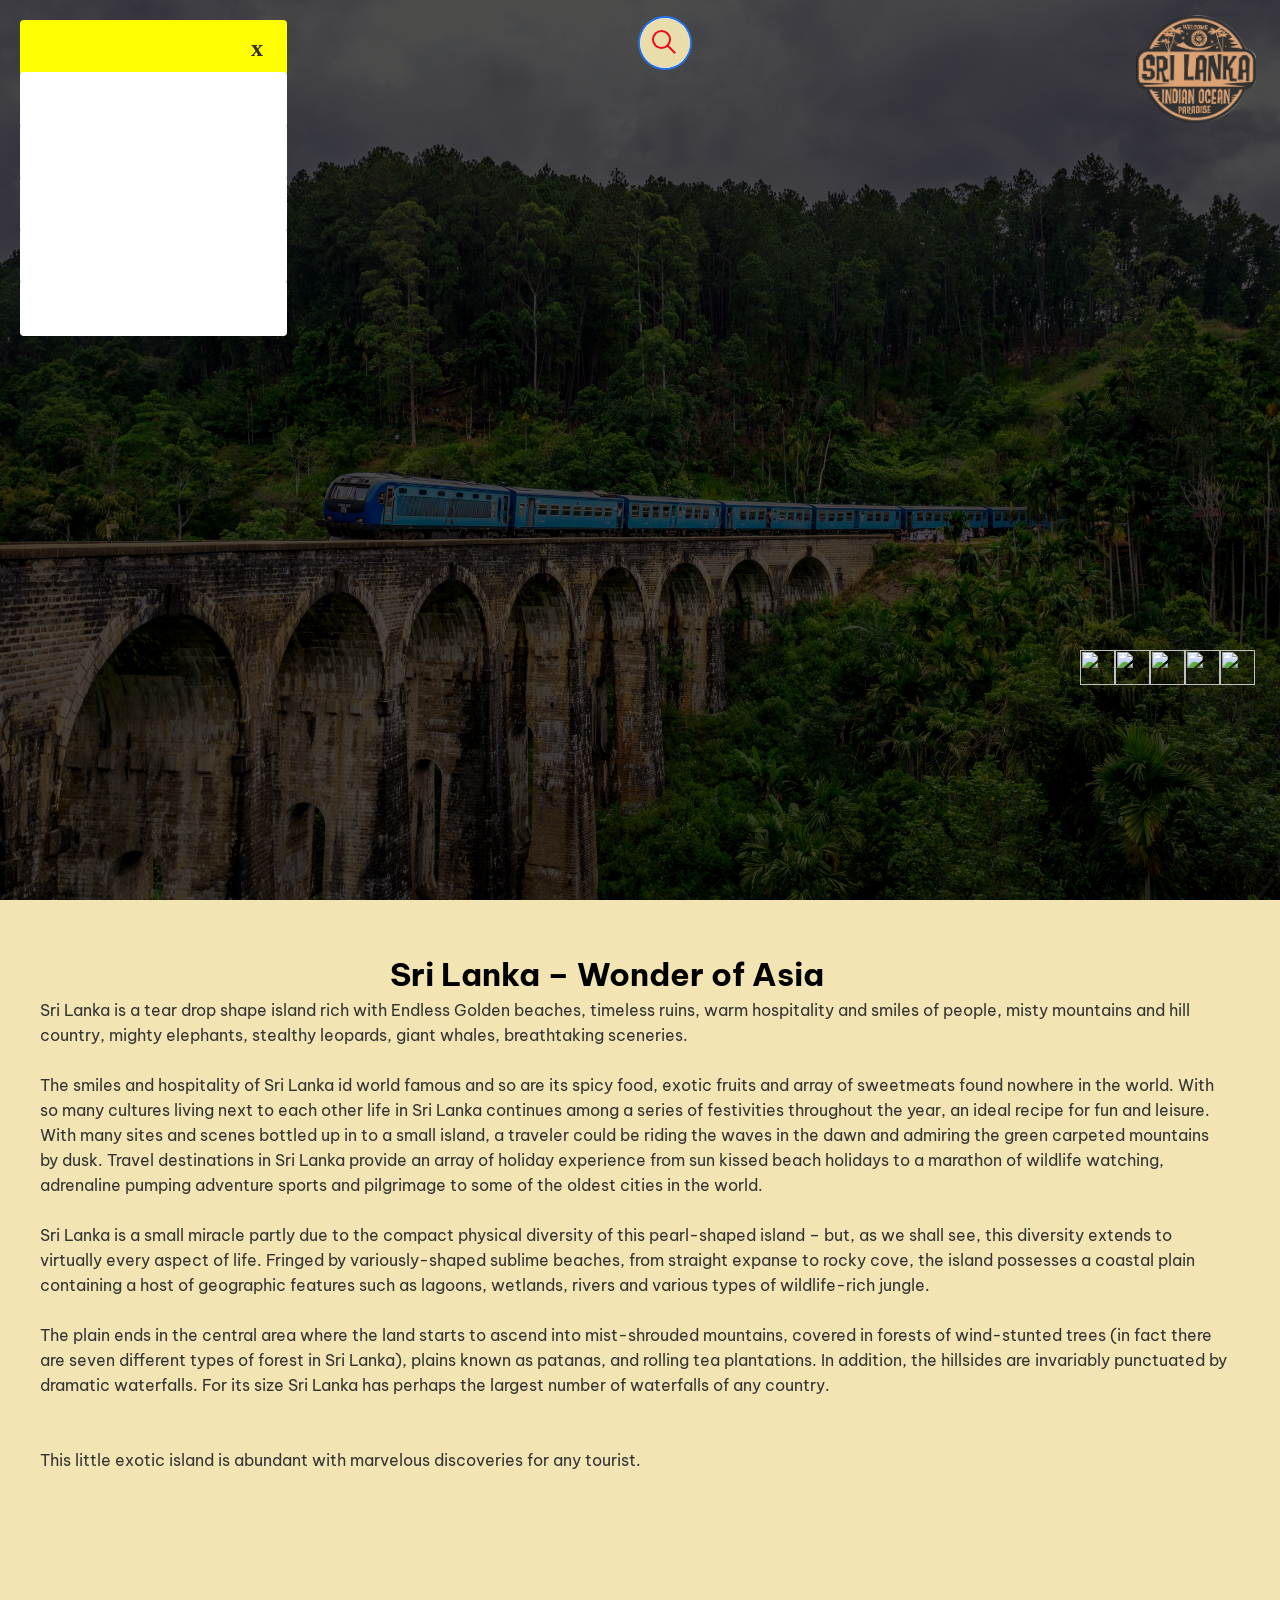
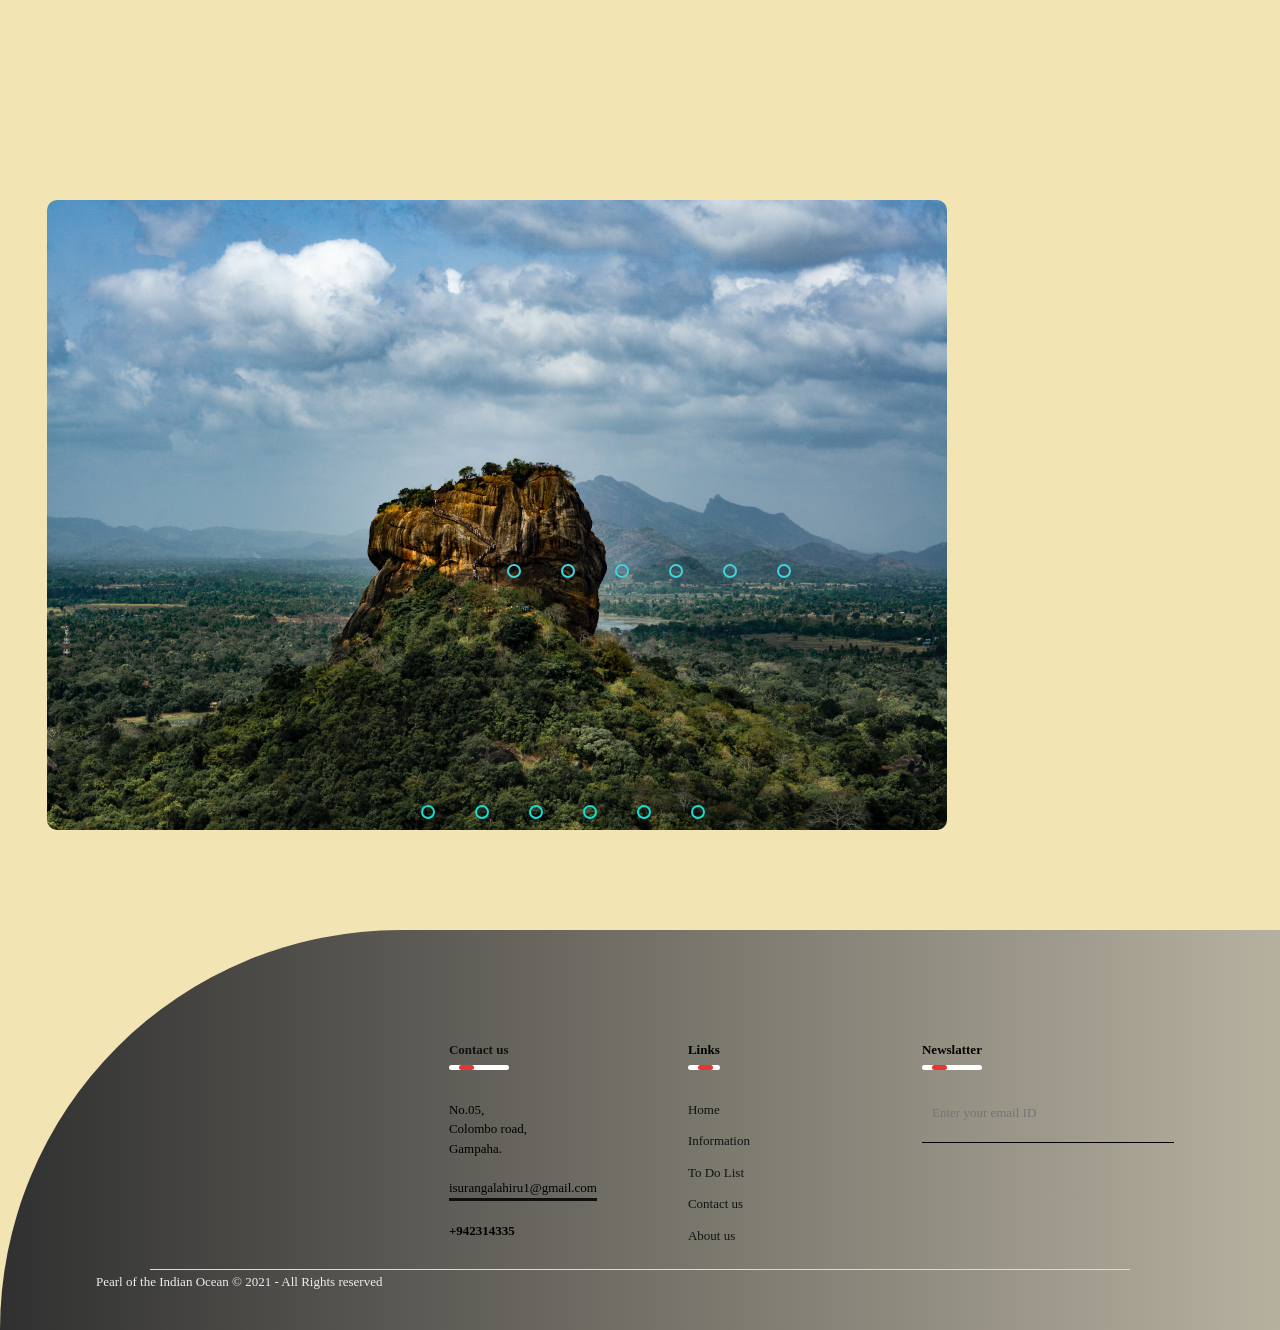
==== Home page.html @ e45ae79c "first commit" ====
<!DOCTYPE html>
<html lang="en">
<head>

    <link href="https://fonts.googleapis.com/css2?family=Be+Vietnam+Pro:wght@300&display=swap" rel="stylesheet">

    <link href="https://fonts.googleapis.com/css2?family=Be+Vietnam+Pro:wght@300&display=swap" rel="stylesheet">

    <meta charset="UTF-8">
    <meta http-equiv="X-UA-Compatible" content="IE=edge">
    <meta name="keywords" content="travel sri lanka,sri lanka,sri lanka tourism,sri lanka tour,travel to sri lanka,visit sri lanka,visit sri lanka holidays,trip to srilanka,tourist in sri lanka,sri lanka travel and tours,lanka holidays,tours in sri lanka,travel and tours,about sri lanka,travel websites,srilankan,srilanka,sri lanka tourist board,Hotelsflights,Resorts,Locations,cheap flights,low cost,online booking,luxury hotels,beach hotels,air tickets,resort and spa,5 star hotels,zoo,Sri Lanka Tourism,sri lanka turismo,Sri Lanka turismo,Srí Lanka cestovního ruchu,Sri Lanka matkailu,luxury holidays, luxury holidays in asia, holiday cottages, luxury beach holidays, holiday plans, holiday planning, holiday plans asia, holiday plans sri lanka, Asian Holiday destinations, Best Destinations, wonderful destinations, popular destinations,sri lanka vacation,sri lanka tourism,sri lanka honeymoon,Sri Lanka Hotels,sri lanka resorts,sri lanka tourist attractions,sri lankan airlines,srilanka tour packages,Colombo,Kandy,Negambo,Galle,Unawatuna,Hikkaduwa,NuweraEliya,Tangalle,Bentota,Arugambay,Kalpitiya,Mirissa,Passikudah,travel agents,cheap hotels in sri lanka,flights to sri lanka,sri lanka beach,cheap tickets to sri lanka,hotels in Colombo,european holidays,last minute holidays,asia vacation packages,asia tour packages,tour of asia,asia travel deals,trips to asia,cheap asia flights,travel in asia">
    <title>Pearl of the Indian Ocean</title>
  <link rel="stylesheet" href="Home page.css" type="text/css">
  <link rel="stylesheet" href="search.css" >
  <link rel="stylesheet" href="footer.css">

  <style>
      body {
                display: block;
                margin: 0px;
                margin-top: 0px;
                margin-right: 0px;
                margin-bottom: 0px;
                margin-left: 0px;}

                *{
                    font-family: tahoma;
                    box-sizing: border-box;
                    color:#333;
                    font-size: 100%;
                    line-height:1.5;
                }
                nav{
                    --duration:.5s;
                    --easing:ease-in-out;
                    position: relative;
                    width: 279px;
                    margin: 20px;
                }
                nav ol{
                    list-style: none;
                    margin: 0;
                    padding: 0;
                }
                nav li{
                    margin: -4px 0 0 0;
                }
                nav a{
                    display: block;
                    text-decoration: none;
                    background: white;
                    transform-origin: 0 0;
                    transition: transform var(--duration)  var(--easing), color var(--duration)  var(--easing);
                    transition-delay: var(--delay-out);
                    border-radius:4px;
                    padding: 1em 1.52em;
                }
                nav a:hover{
                    background: #efefef;
                }
                nav .sub-menu a{
                    font-size: .9em;
                    color: #666666;
                    border-left:2em solid white;
                    padding:.75em;
                    background: linear-gradient(to right,#dddddd 2px,#efefef 2px);
                }
                nav header{
                    font-weight: 600;
                    display: block;
                    background: rgba(255,255,0.5);
                    transform-origin: 0 0;
                    transition: var(--duration)  var(--easing), color var(--duration)  var(--easing);
                    border-radius: 4px;
                    padding: 1em 1.52em;
                }
                nav header span{
                    border: none;
                    background: transparent;
                    font-size: 1.5em;
                    padding: 0;
                    cursor: pointer;
                    line-height: 1;
                    float: right;
                }
                nav footer button {
                    position: absolute;
                    top: 0;
                    left: 0;
                    border: none;
                    padding: calc(1em - 2px);
                    width: 100%;
                    transform-origin: 0 0;
                    transition: transform var(--duration) var(--easing);
                    transition-delay: calc(var(--duration) + (.1s * (var(--count) / 2)));
                    cursor: pointer;
                    outline: none;
                    background: #cdcdcd;
                    opacity: 0;
                }
                nav.closed a,
                nav.closed header {
                 transform: translateY(calc(var(--top) * -1)) scaleY(0.1) scaleX(0.2);
                transition-delay: var(--delay-in);
                 color: transparent;
                }
                nav.closed footer button {
                transition-delay: 0s;
                transform: scaleY(0.7) scaleX(0.2);
                }

  </style>
</head>
<body>
    <div id="container" >

        <div id="logo">
            <img src="./logo.png">
        </div>

    </div>
    <div class="search">
        <div class="icon"></div>
        <div class="input">
            <input type="text" placeholder="Search Your Province" id="mysearch">
        </div>
        <span class="clear" onclick="document.getElementById('mysearch').value = ''"></span>
    </div>
    
    <script>
        const icon = document.querySelector('.icon');
        const search = document.querySelector('.search');
        icon.onclick = function(){
            search.classList.toggle('active')
        }
    </script>
    <!-- socialmedia-->

    <div class="soicalmedia">
        <ul>
            <li><a href="https://www.linkedin.com/in/isuranga-lahiru-20a75a228/"><img src="https://img.icons8.com/color/48/000000/linkedin.png"/></a></li>
            <li><a href="https://www.facebook.com/"><img src="https://img.icons8.com/fluency/48/000000/facebook-new.png"/></a></li>
            <li><a href="https://www.pinterest.com/"><img src="https://img.icons8.com/ios/50/000000/pinterest--v4.png"/></a></li>
            <li><a href="https://www.instagram.com/?hl=en"><img src="https://img.icons8.com/color/48/000000/instagram-new--v1.png"/></a></li>
            <li><a href="https://twitter.com/?lang=en"><img src="https://img.icons8.com/fluency/48/000000/twitter.png"/></a></li>

        </ul>
    </div> 

    <div class="overlay">

    </div>
    <div class="navbar">

        <nav class="menu">
            <header>Menu <span>x</span></header>
            <ol>
                <li class="menu-item"><a href="">Home</a></li>
                <li class="menu-item"><a href="./information/Information.html">Information</a>
                    <li class="menu-item">
                    <a href="./ToDoList/ToDo List.html">To Do List </a>
                    </li>
                    <li class="menu-item">
                        <a href="./Contact Us/contactus.html">Contact Us</a>
                    </li>
                    <li class="menu-item"><a href="./About/About Us.html">About us</a></li>
                    
            </ol>
        
            <footer><button aria-label="Toggle Menu">Toggle</button></footer>
            </nav>
    </div>
    <div class="paradise">

        <h1>Sri Lanka – Wonder of Asia</h1>
        <p1>Sri Lanka is a tear drop shape island rich with Endless Golden beaches, timeless ruins, warm hospitality and smiles of people, misty mountains and hill country, mighty elephants, stealthy leopards, giant whales, breathtaking sceneries.
            <br>
            <br>
        The smiles and hospitality of Sri Lanka id world famous and so are its spicy food, exotic fruits and array of sweetmeats found nowhere in the world. With so many cultures living next to each other life in Sri Lanka continues among a series of festivities throughout the year, an ideal recipe for fun and leisure.
        <br>
        With many sites and scenes bottled up in to a small island, a traveler could be riding the waves in the dawn and admiring the green carpeted mountains by dusk. Travel destinations in Sri Lanka provide an array of holiday experience from sun kissed beach holidays to a marathon of wildlife watching, adrenaline pumping adventure sports and pilgrimage to some of the oldest cities in the world.
        <br>
        <br>
        Sri Lanka is a small miracle partly due to the compact physical diversity of this pearl-shaped island – but, as we shall see, this diversity extends to virtually every aspect of life. Fringed by variously-shaped sublime beaches, from straight expanse to rocky cove, the island possesses a coastal plain containing a host of geographic features such as lagoons, wetlands, rivers and various types of wildlife-rich jungle.
        <br>
        <br>
        The plain ends in the central area where the land starts to ascend into mist-shrouded mountains, covered in forests of wind-stunted trees (in fact there are seven different types of forest in Sri Lanka), plains known as patanas, and rolling tea plantations. In addition, the hillsides are invariably punctuated by dramatic waterfalls. For its size Sri Lanka has perhaps the largest number of waterfalls of any country.
        <br>
        <br>
        <br>
        This little exotic island is abundant with marvelous discoveries for any tourist.
    </p1>
    </div>

    <!-- slider -->
    
<section id="slider1">
    <div class="slider">

        <div class="slides">
            <input type="radio" name="radio.btn" id="radio1">
            <input type="radio" name="radio.btn" id="radio2">
            <input type="radio" name="radio.btn" id="radio3">
            <input type="radio" name="radio.btn" id="radio4">
            <input type="radio" name="radio.btn" id="radio5">
            <input type="radio" name="radio.btn" id="radio6">
            <!--radio buttons end-->
            <!--slider images start-->
    
            <div class=" slide first">
                <img src="./Slider/s img1.jpg" alt="">
            </div>
            <div class=" slide">
                <img src="./Slider/s img2.jpg" alt="">
            </div>
            <div class=" slide">
                <img src="./Slider/s img3.jpg" alt="">
            </div>
            <div class=" slide">
                <img src="./Slider/s img4.jpg" alt="">
            </div>
            <div class=" slide">
                <img src="./Slider/s img5.jpg" alt="">
            </div>
            <div class=" slide">
                <img src="./Slider/s img6.jpg" alt="">
            </div>
             <!-- slide image end -->
             <!-- automatic navigation start -->
    
            <div class="navigation-auto">
                <div class="auto-btn1"></div>
                <div class="auto-btn2"></div>
                <div class="auto-btn3"></div>
                <div class="auto-btn4"></div>
                <div class="auto-btn5"></div>
                <div class="auto-btn6"></div>
            </div>
            <!-- automatic navigation end -->
        </div>
         <!-- manual navigation start -->
         <div class="navigation-manual">
             <label for="radio1" class="manual-btn"></label>
             <label for="radio2" class="manual-btn"></label>
             <label for="radio3" class="manual-btn"></label>
             <label for="radio4" class="manual-btn"></label>
            <label for="radio5" class="manual-btn"></label>
             <label for="radio6" class="manual-btn"></label>
         </div>
    </div>

    <footer class="foot" style="margin-top:100px">
       <div class="row">
         <div class="col">
             <img src="" class="">
             <p></p>

         </div>
         <div class="col">
             <h3 style="color: rgb(17, 17, 17);">Contact us<div class="underline"><span></span></div></h3>
             <p style="color: black;">No.05,</p>
             <p style="color: black;">Colombo road,</p>
             <p style="color: black;">Gampaha.</p>
             <p class="email-id" style="color: black;">isurangalahiru1@gmail.com</p>
             <h4 style="color: black;">+942314335</h4>

         </div>
         <div class="col">
            <h3 style="color: black;">Links<div class="underline"><span></span></div></h3>
            <ul class="ful">
                <li><a href="./Home page.html">Home</a></li>
            
                <li><a href="./information/Information.html">Information</a></li>
               
                <li><a href="./ToDoList/ToDo List.html">To Do List</a></li>
               
                <li><a href="./Contact Us/contactus.html">Contact us</a></li>
                
                <li><a href="./About/About Us.html">About us</a></li>
                
             </ul>

         </div>
         <div class="col">
            <h3 style="color: black;">Newslatter<div class="underline"><span></span></div></h3>
            <form>
                <i class="far fa envelope"></i>
                 <input type="email" placeholder="Enter your email ID" required>
                 <button type="submit"><i class="far fa-arrow-right"></i></button>
             </form>
     </div>
     <hr>
     <p class="copyright" style="color: #efefef;">Pearl of the Indian Ocean ©️
        2021 - All Rights reserved</p>
      </footer>

    
    <script type="text/javascript">
        var counter=1;
        setInterval(function(){
            document.getElementById('radio' + counter).checked=true;
            counter++;
            if(counter > 6){
                counter=1;
            }
        },5000);
        </script>
    </section>

        <script src="https://code.jquery.com/jquery-3.3.1.js"></script>
    <script>
        
    var $els = $('.menu a, .menu header');
    var count = $els.length;
    var grouplength = Math.ceil(count/3);
    var groupNumber = 0;
    var i = 1;
    $('.menu').css('--count',count+'');
    $els.each(function(j){
        if ( i > grouplength ) {
            groupNumber++;
            i=1;
        }
        $(this).attr('data-group',groupNumber);
        i++;
    });

    $('.menu footer button').on('click',function(e){
        e.preventDefault();
        $els.each(function(j){
            $(this).css('--top',$(this)[0].getBoundingClientRect().top + ($(this).attr('data-group') * -15) - 20);
            $(this).css('--delay-in',j*.1+'s');
            $(this).css('--delay-out',(count-j)*.1+'s');
        });
        $('.menu').toggleClass('closed');
        e.stopPropagation();
    });

    // run animation once at beginning for demo
    setTimeout(function(){
        $('.menu footer button').click();
        /*setTimeout(function(){
            $('.menu footer button').click();
        }, (count * 100) + 500 );*/
    }, 1000);
    
        
    </script>
        

</body>
</html>
---- Home page.css ----
#body{
    margin: 0;
    padding: 0;
    height: 100%;
    width:100%;
}

.soicalmedia{
    position: absolute;
    width: 100%;
    height: auto;
    display: flex;
    flex-direction:row;
    float: right;
    align-items: flex-end;
    justify-content: flex-end;
    top:650px;
    z-index: 1;

}

ul{ margin: 0;
    padding: 0;
    display: flex;
    position: relative;
    list-style: none;
    width: auto;
    height: auto;
    align-items: flex-end;
    flex-direction: row;
    justify-content: flex-start;
    padding-right: 25px;
    align-items: flex-start;
}

li img{

    width: 35px;
    height: 35px;
    
}


/* home page slide */
#container{
    aspect-ratio:16/9;
    height:100vh;
    width:100%;
    background-image:url(./train.jpg);
    background-size:cover;
    object-fit: cover;
    background-position:center;
    background-repeat: repeat;
    transition:8s;

    animation-name: animate;
    animation-direction:alternate-reverse ;
    animation-duration:40s;
    animation-fill-mode:forwards;
    animation-iteration-count:infinite;
    animation-play-state: running;
    animation-timing-function: ease-in-out;

}

#container img{
    height:500px;
    width:100%;
    aspect-ratio: 16/9;
    object-fit: cover;

}

/* background overlay effect */
.overlay{
    width:100%;
    height: 100vh;
    background:linear-gradient(rgba(0,0,0,0.7),rgba(0,0,0,0.7));
    position: absolute;
    top:0;
}

@keyframes animate{
     0%{
        background-image:url(./train.jpg);
    }15%{
        background-image:url(./img2.jpg)
    }
    30%{
        background-image:url(./img3.jpg)
    }45%{
        background-image:url(./img4.jpg)
    }60%{
        background-image:url(./img5.jpg)
    }75%{
        background-image:url(./img6.jpg)
    }
    90%{
        background-image:url(./img7.jpg)
    }
    100%{
        background-image:url(./img8.jpg)
    }

}


/* menu */
.navbar{
    position: fixed;
    width: 24%;
    top: 0;
    display: flex;
    float: left;
}

/* logo */
#container #logo{
    top: 0;
    position: relative;
    flex-basis: 97%;
    width: 130px;
    height: 117px;
    float: right;
    margin: 15px;
    padding:0px 9px;
    z-index: 10;
    
}
#container #logo img{
    width: 120px;
    height: 108px;
    cursor: pointer;
    float:right;
    transition: transform 0.5s;
    z-index: 15;
    
}
#container #logo img:hover{
    transform: rotate(360deg);
    
}

.paradise{
    background-color: rgb(243, 228, 179);
    height: 100vh;
    width: 100%;
    padding-left: 40px;
    position: relative;
    padding-top:50px;
    padding-right: 50px;
    z-index: -1;
}
/* Text home page end */



/* slider style */

#slider1{
    background-color: rgb(243, 228, 179);
}

.slider {
    background-position:center;
    width: 900px;
    height:70vh;
    border-radius:10px;
    overflow: hidden;
    background-color: aqua;
    margin-left:47px;
}
.slides{
    width: 500%;
    height:70vh;
    display: flex;
}
.slides input{
    display:none;
}
.slide{
    width: 20%;
    transition: 2s;
}
.slide img{
    width: 900px;
    height: 70vh;
}
.navigation-auto{
    top:1585.5px;
    padding-left: 4.7px;
    position:static;
    width: 500px;
    justify-content:center;

}
.navigation-manual{
    
    position:relative;
    width: 500px;
    margin-left: 29.5%;
    margin-top: -25px;
    display:flex;
    justify-content:center;
    
}
.manual-btn{
    
    top: 100px;
    padding: 5px;
    border-radius: 10px;
    cursor: pointer;
    border: solid 2px rgb(16, 223, 212);
    transition: 1s;
    
}

.manual-btn:not(:last-child){
    margin-right:40px;
}

#radio{
    top: 10px;
}

.manual-btn:hover{
    background:#40D3DC;
}
#radio1:checked ~ .first{
margin-left: 0;
}
#radio2:checked ~ .first{
margin-left: -20%;
    }
#radio3:checked ~ .first{
margin-left: -40%;
}

#radio4:checked ~ .first{
margin-left: -60%;
}

#radio5:checked ~ .first{
margin-left: -80%;
}

#radio6:checked ~ .first{
margin-left: -100%;
}

/* css for automatic navi */

.navigation-auto{
    position: absolute;
    display:flex;
    width:1200px;
    justify-content: center;
    margin-top:153mm;
}
.navigation-auto div{
    border: 2px solid #40D3DC;
    padding:5px;
    border-radius:10px;
    transition:1s;
}
.navigation-auto div:not(:last-child){
    margin-right:40px;
}

#radio1:checked ~ .navigation-auto .auto-btn1{
background: #40D3DC;
    }
#radio2:checked ~ .navigation-auto .auto-btn2{
background: #40D3DC;
    }
#radio3:checked ~ .navigation-auto .auto-btn3{
background: #40D3DC;
}
    
#radio4:checked ~ .navigation-auto .auto-btn4{
background: #40D3DC;
}
    
#radio5:checked ~ .navigation-auto .auto-btn5{
background: #40D3DC;
}
    
#radio6:checked ~ .navigation-auto .auto-btn6{
background: #40D3DC;
}

/* Text home page start */

h1{
    color: rgb(0, 0, 0);
    font-family: 'Be Vietnam Pro', sans-serif;
    font-size:xx-large;
    padding-left: 350px;
}

p1{
    font-family: 'Be Vietnam Pro', sans-serif;
    
}
---- search.css ----
*{
    margin: 0;
    padding: 0;
    box-sizing: border-box;
    font-family:'Poppins', sans-serif;
}


/* body{

    display: flex;
    justify-content: center;
    align-items: center;
    min-height: 100vh;

} */


.search{
    position:absolute;
    top: 18px;
    left: 50%;
    width: 50px;
    height: 50px;
    background:rgb(253, 253, 253);
    border-radius: 60px;
    transition: 0.5s;
    box-shadow: 0 0 0 2px #2573ef;
    overflow: hidden;
    z-index: 1;
}

/* search akata klim histhana */
.search.active{
    width: 360px;
    background-color:rgb(255, 255, 255);
}

.search .icon{
    position: absolute;
    top: 0;
    left: 0;
    width: 50px;
    height: 50px;
    background: rgb(233, 221, 171);
    border-radius: 60px;
    display: flex;
    justify-content: center;
    align-items: center;
    z-index: 1000;
    cursor: pointer;
}
.search .icon::before{

    content:'';
    position: absolute;
    width: 15px;
    height:15px;
    border: 2px solid #eb0c1f;
    border-radius:50%;
    transform: translate(-4px,-4px)
}
.search .icon::after{

    content:'';
    position: absolute;
    width: 2px;
    height:12px;
    background: #eb0c1f;
    transform: translate(6px,6px) rotate(315deg);
}
/* search box */
.search .input{
    position: relative;
    width: 300px;
    height: 50px;
    left: 60px;
    display: flex;
    justify-content: center;
    align-items: center;
    background: rgb(255, 255, 255);
}
.search .input input{
    position: absolute;
    top: 0%;
    width: 100%;
    height: 100%;
    border: none;
    outline: none;
    font-size:17px;
    padding: 10px 0;
    background: rgb(255, 255, 254);
}
.clear{
    position:absolute;
    top: 36%;
    transform: translate(-50%);
    width:15px;
    height:15px;
    right:15px;
    cursor: pointer;
    display: flex;
    justify-content: center;
    align-items: center;
}

.clear::before{
    position: absolute;
    content: '';
    width: 1px;
    height:15px;
    background: black;
    transform: rotate(45deg);
}
.clear::after{
    position: absolute;
    content: '';
    width: 1px;
    height:15px;
    background: black;
    transform: rotate(315deg);
}
---- footer.css ----
*{
    margin: 0;
    padding: 0;
    font-family: Arial, Helvetica, sans-serif;
    /* box-sizing: border-box; */
}

.foot{
    
    width: 100%;
    position:relative;
    top: 0;
    height: 400px;
    z-index: 1px;
    bottom: 0;
    background: linear-gradient(to right,#303030,#949494a4);
    color: rgb(255, 255, 255);
    padding: 100px 0 30px;
    border-top-left-radius: 450px;
    font-size: 13px;
    line-height: 20px;
}
.row{
    width: 85%;
    margin: auto;
    display: flex;
    flex-wrap: wrap;
    align-items: flex-start;
    justify-content: space-between;
}
.col{
    flex-basis: 25%;
    padding: 10px;
}
.col:nth-child(2), .col:nth-child(3){
    flex-basis: 15%;
}
.logo{
    width: 80px;
    margin-bottom: 30px;
}
.col h3{
    width: fit-content;
    margin-bottom: 40px;
    position: relative;
}

.email-id{
    width: fit-content;
    border-bottom: solid rgb(14, 14, 14);
    margin: 20px 0;

}
.ful{
    display: flex;
    flex-direction:column;
}
.ful li{
    list-style: none;
    margin-bottom: 12px;
}
.ful li a{
    text-decoration: none;
    color: #131313;
    display: inline-block;
}
form{
    padding-bottom: 15px;
    display: flex;
    align-items: center;
    justify-content: space-between;
    border-bottom: 1px solid rgb(0, 0, 0);
    margin-bottom: 50px;
}
form .far{
    font-size: 18px;
    margin-right: 10px;

}
form input{
    width: 100%;
    background: transparent;
    color: rgb(0, 0, 0);
    border: 0;
    outline: none;
}
form button{
    background: transparent;
    border: 0;
    outline: none;
    cursor: pointer;
}
form button .fas{
    font-size: 16px;
    color: rgb(202, 202, 202);

}
social-icon .fab{
    width: 40px;
    height: 40px;
    border-radius: 50%;
    text-align: center;
    line-height: 40px;
    font-size: 20px;
    color: rgb(27, 27, 27);
    background: #fff;
    margin-right: 15px;
    cursor: pointer;
}
hr{
    width: 90%;
    border: 0;
    border-bottom: 1px solid rgb(219, 219, 219);
    margin: 2px auto;
}
.copyright{
    text-align: center;
}

.underline{
    width: 100%;
    height: 5px;
    background: #ffffff;
    border-radius: 3px;
    position: absolute;
    top: 25px;
    left: 0;
    overflow: hidden;
}

.underline span{
    width: 15px;
    height: 100%;
    background: rgb(230, 53, 53);
    border-radius: 3px;
    position: absolute;
    top: 0;
    left: 10px;
    animation: moving 2s linear infinite;
}
@keyframes moving{
    0%{
        left: -20px;
    }
    100%{
        left: 100%;
    }
}
@media (max-width: 700px){
    footer{
        bottom: unset;
    }
    .col{
        flex-basis: 100%;
        
    }
    .col:nth-child(2), .col:nth-child(3){
        flex-basis: 15%;
    }
}
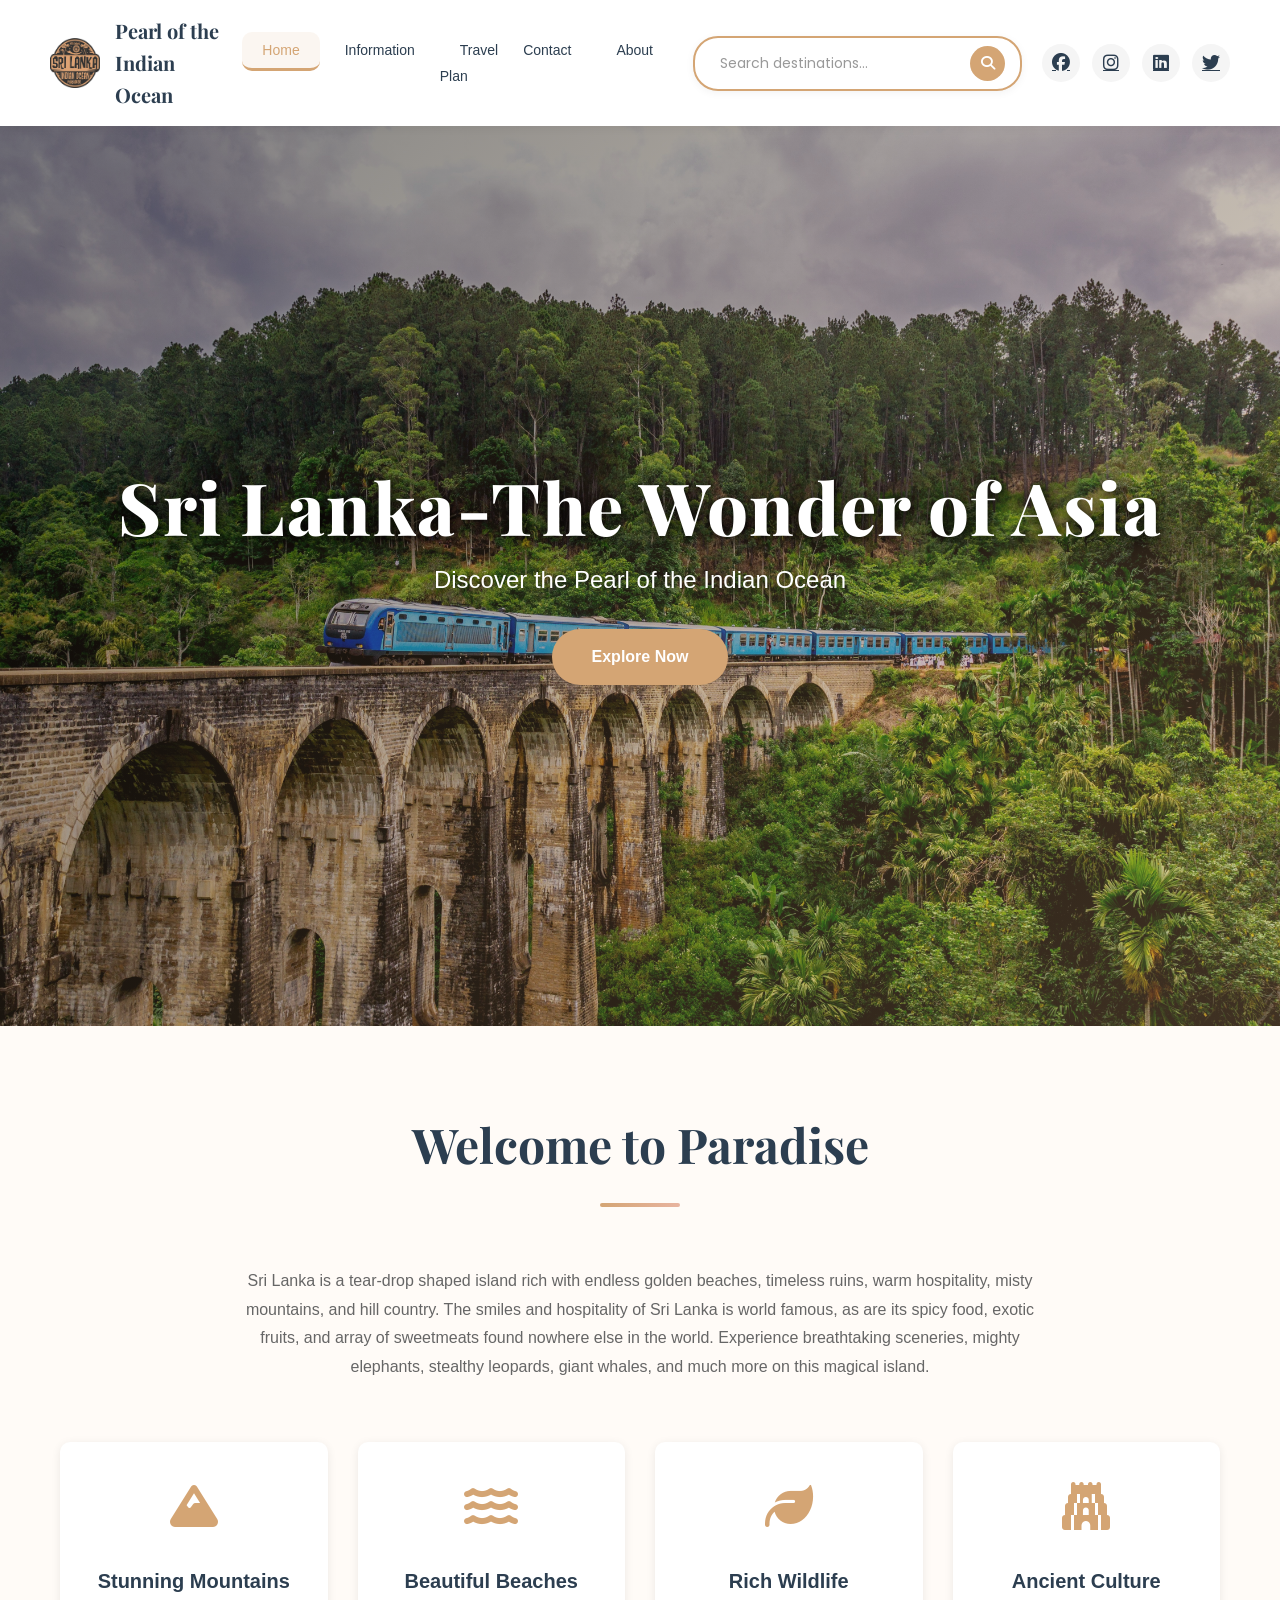
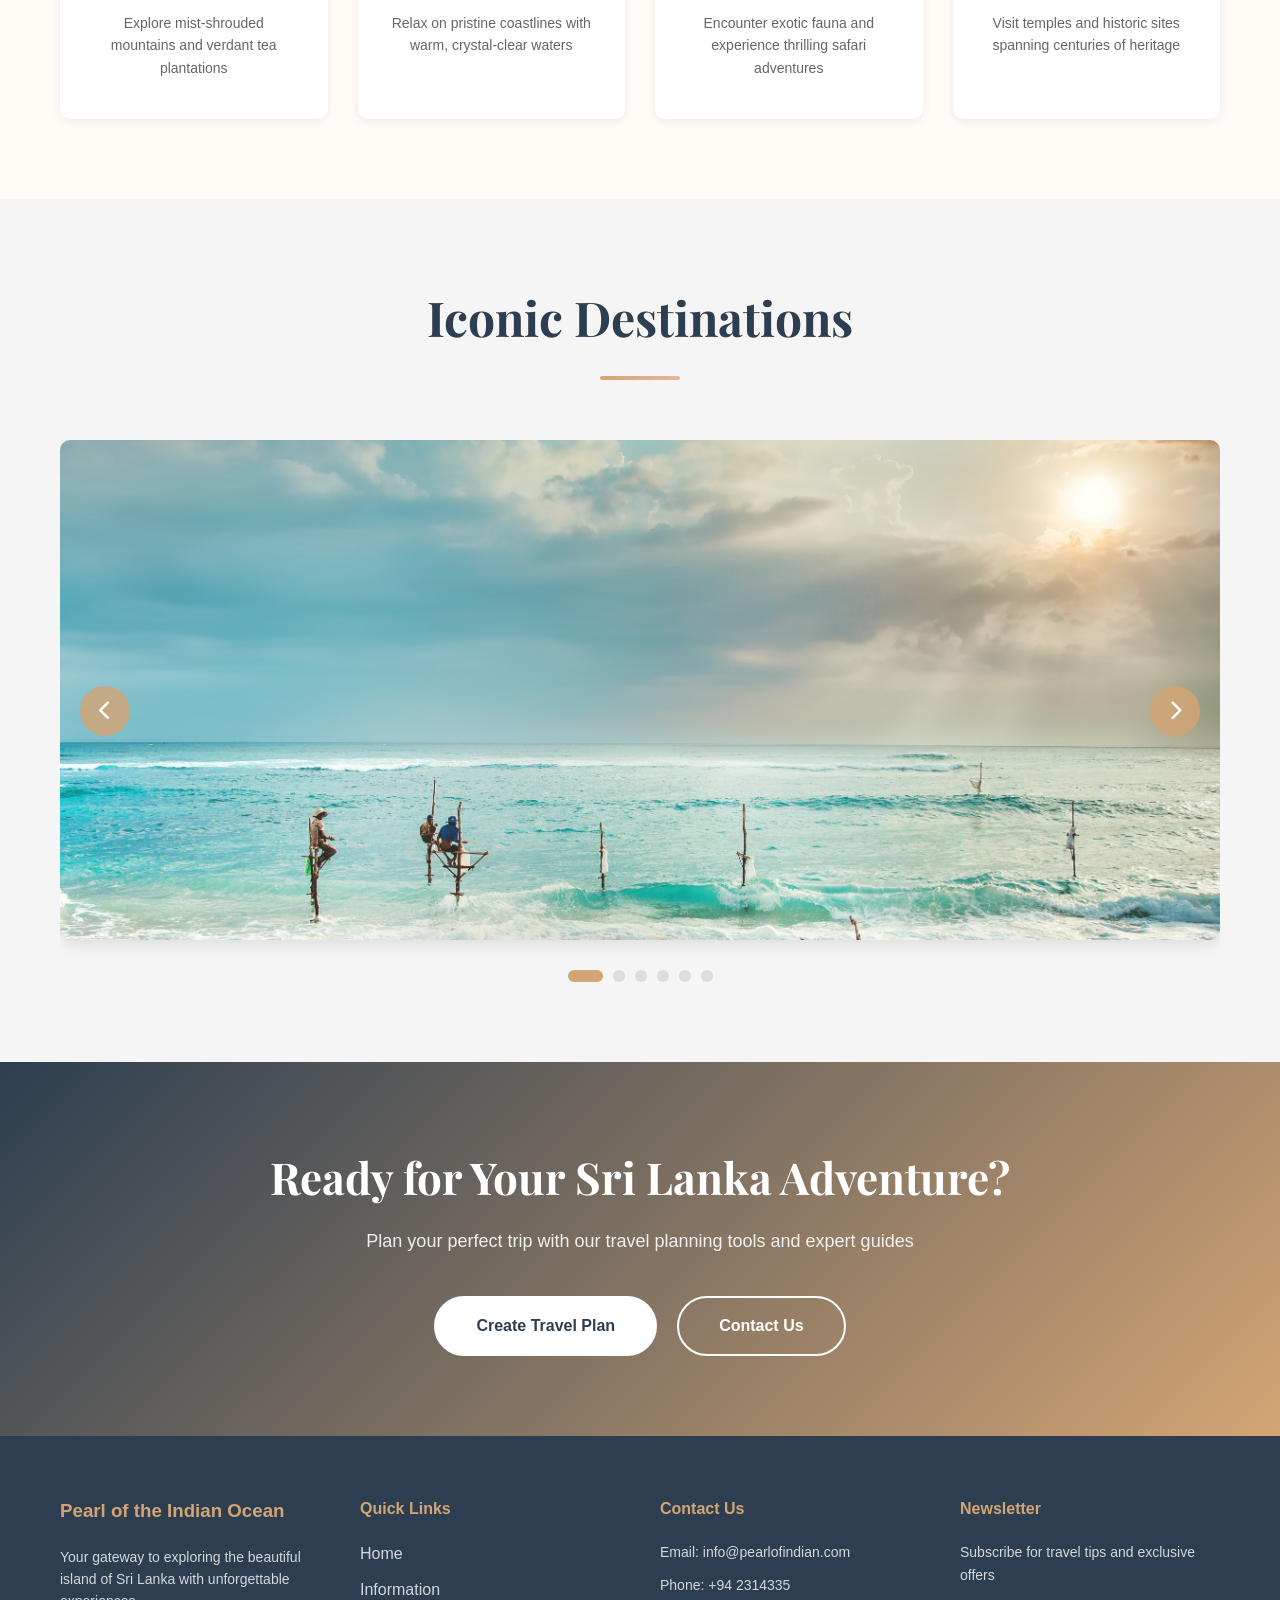
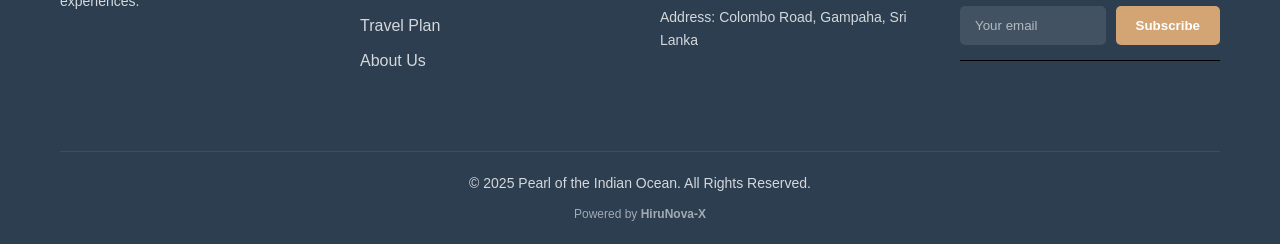
==== commit f2678f7a: "Enhance UI/UX using AI" ====
--- a/Home page.html
+++ b/Home page.html
@@ -1,352 +1,541 @@
+<!-- =====================================================
+    PEARL OF THE INDIAN OCEAN - TOURISM WEBSITE
+    Modern & Elegant Sri Lanka Tourism Portal
+    ===================================================== -->
 <!DOCTYPE html>
 <html lang="en">
 <head>
-
-    <link href="https://fonts.googleapis.com/css2?family=Be+Vietnam+Pro:wght@300&display=swap" rel="stylesheet">
-
-    <link href="https://fonts.googleapis.com/css2?family=Be+Vietnam+Pro:wght@300&display=swap" rel="stylesheet">
-
+    <!-- SEO & Meta Information -->
     <meta charset="UTF-8">
     <meta http-equiv="X-UA-Compatible" content="IE=edge">
-    <meta name="keywords" content="travel sri lanka,sri lanka,sri lanka tourism,sri lanka tour,travel to sri lanka,visit sri lanka,visit sri lanka holidays,trip to srilanka,tourist in sri lanka,sri lanka travel and tours,lanka holidays,tours in sri lanka,travel and tours,about sri lanka,travel websites,srilankan,srilanka,sri lanka tourist board,Hotelsflights,Resorts,Locations,cheap flights,low cost,online booking,luxury hotels,beach hotels,air tickets,resort and spa,5 star hotels,zoo,Sri Lanka Tourism,sri lanka turismo,Sri Lanka turismo,Srí Lanka cestovního ruchu,Sri Lanka matkailu,luxury holidays, luxury holidays in asia, holiday cottages, luxury beach holidays, holiday plans, holiday planning, holiday plans asia, holiday plans sri lanka, Asian Holiday destinations, Best Destinations, wonderful destinations, popular destinations,sri lanka vacation,sri lanka tourism,sri lanka honeymoon,Sri Lanka Hotels,sri lanka resorts,sri lanka tourist attractions,sri lankan airlines,srilanka tour packages,Colombo,Kandy,Negambo,Galle,Unawatuna,Hikkaduwa,NuweraEliya,Tangalle,Bentota,Arugambay,Kalpitiya,Mirissa,Passikudah,travel agents,cheap hotels in sri lanka,flights to sri lanka,sri lanka beach,cheap tickets to sri lanka,hotels in Colombo,european holidays,last minute holidays,asia vacation packages,asia tour packages,tour of asia,asia travel deals,trips to asia,cheap asia flights,travel in asia">
-    <title>Pearl of the Indian Ocean</title>
-  <link rel="stylesheet" href="Home page.css" type="text/css">
-  <link rel="stylesheet" href="search.css" >
-  <link rel="stylesheet" href="footer.css">
-
-  <style>
-      body {
-                display: block;
-                margin: 0px;
-                margin-top: 0px;
-                margin-right: 0px;
-                margin-bottom: 0px;
-                margin-left: 0px;}
-
-                *{
-                    font-family: tahoma;
-                    box-sizing: border-box;
-                    color:#333;
-                    font-size: 100%;
-                    line-height:1.5;
-                }
-                nav{
-                    --duration:.5s;
-                    --easing:ease-in-out;
-                    position: relative;
-                    width: 279px;
-                    margin: 20px;
-                }
-                nav ol{
-                    list-style: none;
-                    margin: 0;
-                    padding: 0;
-                }
-                nav li{
-                    margin: -4px 0 0 0;
-                }
-                nav a{
-                    display: block;
-                    text-decoration: none;
-                    background: white;
-                    transform-origin: 0 0;
-                    transition: transform var(--duration)  var(--easing), color var(--duration)  var(--easing);
-                    transition-delay: var(--delay-out);
-                    border-radius:4px;
-                    padding: 1em 1.52em;
-                }
-                nav a:hover{
-                    background: #efefef;
-                }
-                nav .sub-menu a{
-                    font-size: .9em;
-                    color: #666666;
-                    border-left:2em solid white;
-                    padding:.75em;
-                    background: linear-gradient(to right,#dddddd 2px,#efefef 2px);
-                }
-                nav header{
-                    font-weight: 600;
-                    display: block;
-                    background: rgba(255,255,0.5);
-                    transform-origin: 0 0;
-                    transition: var(--duration)  var(--easing), color var(--duration)  var(--easing);
-                    border-radius: 4px;
-                    padding: 1em 1.52em;
-                }
-                nav header span{
-                    border: none;
-                    background: transparent;
-                    font-size: 1.5em;
-                    padding: 0;
-                    cursor: pointer;
-                    line-height: 1;
-                    float: right;
-                }
-                nav footer button {
-                    position: absolute;
-                    top: 0;
-                    left: 0;
-                    border: none;
-                    padding: calc(1em - 2px);
-                    width: 100%;
-                    transform-origin: 0 0;
-                    transition: transform var(--duration) var(--easing);
-                    transition-delay: calc(var(--duration) + (.1s * (var(--count) / 2)));
-                    cursor: pointer;
-                    outline: none;
-                    background: #cdcdcd;
-                    opacity: 0;
-                }
-                nav.closed a,
-                nav.closed header {
-                 transform: translateY(calc(var(--top) * -1)) scaleY(0.1) scaleX(0.2);
-                transition-delay: var(--delay-in);
-                 color: transparent;
-                }
-                nav.closed footer button {
-                transition-delay: 0s;
-                transform: scaleY(0.7) scaleX(0.2);
-                }
-
-  </style>
+    <meta name="viewport" content="width=device-width, initial-scale=1.0">
+    <meta name="description" content="Discover the paradise of Sri Lanka. Experience breathtaking beaches, ancient temples, and world-class tourism experiences.">
+    <meta name="keywords" content="travel sri lanka, tourism, holidays, tours, sri lanka tourism, beach vacation, adventure">
+    
+    <!-- Stylesheets & Fonts -->
+    <link href="https://fonts.googleapis.com/css2?family=Poppins:wght@300;400;500;600;700&family=Playfair+Display:wght@600;700&display=swap" rel="stylesheet">
+    <link rel="stylesheet" href="https://cdnjs.cloudflare.com/ajax/libs/font-awesome/6.4.0/css/all.min.css">
+    
+    <!-- Page Title -->
+    <title>Pearl of the Indian Ocean - Sri Lanka Tourism</title>
+    
+    <!-- CSS Files -->
+    <link rel="stylesheet" href="Home page.css" type="text/css">
+    <link rel="stylesheet" href="footer.css">
+
+    <!-- Global Styles -->
+    <style>
+        * {
+            margin: 0;
+            padding: 0;
+            box-sizing: border-box;
+        }
+        /* Global body styling */
+        body {
+            font-family: 'Poppins', sans-serif;
+            line-height: 1.6;
+            color: #333;
+            overflow-x: hidden;
+        }
+        /* Global text styling */
+        html {
+            scroll-behavior: smooth;
+        }
+    </style>
 </head>
 <body>
-    <div id="container" >
-
-        <div id="logo">
-            <img src="./logo.png">
-        </div>
-
-    </div>
-    <div class="search">
-        <div class="icon"></div>
-        <div class="input">
-            <input type="text" placeholder="Search Your Province" id="mysearch">
-        </div>
-        <span class="clear" onclick="document.getElementById('mysearch').value = ''"></span>
-    </div>
-    
+    <!-- ============================================
+         HEADER & NAVIGATION SECTION
+         ============================================ -->
+    <header class="header">
+        <!-- Brand Logo Section -->
+        <div class="header-logo">
+            <img src="./logo.png" alt="Pearl of the Indian Ocean Logo" class="logo-img">
+            <h2 class="brand-name">Pearl of the Indian Ocean</h2>
+        </div>
+        <!-- Navigation Menu -->
+        <nav class="navbar">
+            <ul class="nav-menu">
+                <li><a href="#home" class="nav-link active">Home</a></li>
+                <li><a href="./information/Information.html" class="nav-link">Information</a></li>
+                <li><a href="./ToDoList/ToDo List.html" class="nav-link">Travel Plan</a></li>
+                <li><a href="./Contact Us/contactus.html" class="nav-link">Contact</a></li>
+                <li><a href="./About/About Us.html" class="nav-link">About</a></li>
+            </ul>
+            <!-- Hamburger Menu Toggle for Mobile -->
+            <div class="hamburger">
+                <span></span>
+                <span></span>
+                <span></span>
+            </div>
+        </nav>
+        <!-- Search Bar -->
+        <div class="search-container">
+            <input type="text" class="search-input" placeholder="Search destinations..." id="searchInput">
+            <button class="search-btn"><i class="fas fa-search"></i></button>
+        </div>
+        <!-- Social Media Links -->
+        <div class="header-social">
+            <a href="https://www.facebook.com/" target="_blank" title="Facebook"><i class="fab fa-facebook"></i></a>
+            <a href="https://www.instagram.com/" target="_blank" title="Instagram"><i class="fab fa-instagram"></i></a>
+            <a href="https://www.linkedin.com/" target="_blank" title="LinkedIn"><i class="fab fa-linkedin"></i></a>
+            <a href="https://twitter.com/" target="_blank" title="Twitter"><i class="fab fa-twitter"></i></a>
+        </div>
+    </header>
+
+    <!-- ============================================
+         HERO SECTION WITH BACKGROUND SLIDER
+         ============================================ -->
+    <section class="hero" id="home">
+        <!-- Dynamic Background Image Slider -->
+        <div class="hero-slider">
+            <div class="hero-slide" style="background-image: url('./train.jpg')"></div>
+            <div class="hero-slide" style="background-image: url('./img2.jpg')"></div>
+            <div class="hero-slide" style="background-image: url('./img3.jpg')"></div>
+            <div class="hero-slide" style="background-image: url('./img4.jpg')"></div>
+            <div class="hero-slide" style="background-image: url('./img5.jpg')"></div>
+            <div class="hero-slide" style="background-image: url('./img6.jpg')"></div>
+        </div>
+        <!-- Dark Overlay for Better Text Readability -->
+        <div class="hero-overlay"></div>
+        <!-- Hero Content -->
+        <div class="hero-content">
+            <h1 class="hero-title">Sri Lanka-The Wonder of Asia</h1>
+            <p class="hero-subtitle">Discover the Pearl of the Indian Ocean</p>
+            <a href="#about" class="cta-button">Explore Now</a>
+        </div>
+    </section>
+
+    <!-- ============================================
+         ABOUT SECTION - QUICK OVERVIEW
+         ============================================ -->
+    <section class="about-section" id="about">
+        <div class="container">
+            <div class="section-header">
+                <h2 class="section-title">Welcome to Paradise</h2>
+                <div class="divider"></div>
+            </div>
+            <p class="about-text">
+                Sri Lanka is a tear-drop shaped island rich with endless golden beaches, timeless ruins, warm hospitality, 
+                misty mountains, and hill country. The smiles and hospitality of Sri Lanka is world famous, as are its spicy 
+                food, exotic fruits, and array of sweetmeats found nowhere else in the world. Experience breathtaking sceneries, 
+                mighty elephants, stealthy leopards, giant whales, and much more on this magical island.
+            </p>
+            <!-- Feature Highlights -->
+            <div class="features-grid">
+                <div class="feature-card">
+                    <i class="fas fa-mountain"></i>
+                    <h3>Stunning Mountains</h3>
+                    <p>Explore mist-shrouded mountains and verdant tea plantations</p>
+                </div>
+                <div class="feature-card">
+                    <i class="fas fa-water"></i>
+                    <h3>Beautiful Beaches</h3>
+                    <p>Relax on pristine coastlines with warm, crystal-clear waters</p>
+                </div>
+                <div class="feature-card">
+                    <i class="fas fa-leaf"></i>
+                    <h3>Rich Wildlife</h3>
+                    <p>Encounter exotic fauna and experience thrilling safari adventures</p>
+                </div>
+                <div class="feature-card">
+                    <i class="fas fa-gopuram"></i>
+                    <h3>Ancient Culture</h3>
+                    <p>Visit temples and historic sites spanning centuries of heritage</p>
+                </div>
+            </div>
+        </div>
+    </section>
+
+    <!-- ============================================
+         IMAGE GALLERY / SLIDER SECTION
+         ============================================ -->
+    <section class="gallery-section" id="gallery">
+        <div class="container">
+            <div class="section-header">
+                <h2 class="section-title">Iconic Destinations</h2>
+                <div class="divider"></div>
+            </div>
+            <div class="image-slider">
+                <div class="slider-container">
+                    <div class="slides-wrapper">
+                        <!-- Gallery Images -->
+                        <div class="slide-item"><img src="./img2.jpg" alt="Sri Lanka Beach"></div>
+                        <div class="slide-item"><img src="./img3.jpg" alt="Mountain View"></div>
+                        <div class="slide-item"><img src="./img4.jpg" alt="Temple"></div>
+                        <div class="slide-item"><img src="./img5.jpg" alt="Waterfall"></div>
+                        <div class="slide-item"><img src="./img6.jpg" alt="Wildlife"></div>
+                        <div class="slide-item"><img src="./img7.jpg" alt="Village"></div>
+                    </div>
+                </div>
+                <!-- Navigation Buttons -->
+                <button class="slider-btn prev" onclick="prevSlide()"><i class="fas fa-chevron-left"></i></button>
+                <button class="slider-btn next" onclick="nextSlide()"><i class="fas fa-chevron-right"></i></button>
+                <!-- Slider Indicators -->
+                <div class="slider-indicators">
+                    <span class="indicator active" onclick="goToSlide(0)"></span>
+                    <span class="indicator" onclick="goToSlide(1)"></span>
+                    <span class="indicator" onclick="goToSlide(2)"></span>
+                    <span class="indicator" onclick="goToSlide(3)"></span>
+                    <span class="indicator" onclick="goToSlide(4)"></span>
+                    <span class="indicator" onclick="goToSlide(5)"></span>
+                </div>
+            </div>
+        </div>
+    </section>
+
+    <!-- ============================================
+         CALL TO ACTION SECTION
+         ============================================ -->
+    <section class="cta-section">
+        <div class="container cta-content">
+            <h2>Ready for Your Sri Lanka Adventure?</h2>
+            <p>Plan your perfect trip with our travel planning tools and expert guides</p>
+            <div class="cta-buttons">
+                <a href="./ToDoList/ToDo List.html" class="btn btn-primary">Create Travel Plan</a>
+                <a href="./Contact Us/contactus.html" class="btn btn-secondary">Contact Us</a>
+            </div>
+        </div>
+    </section>
+
+    <!-- ============================================
+         FOOTER SECTION
+         ============================================ -->
+    <footer class="footer">
+        <div class="container">
+            <div class="footer-content">
+                <!-- Footer Column 1: Brand Info -->
+                <div class="footer-column">
+                    <h3>Pearl of the Indian Ocean</h3>
+                    <p>Your gateway to exploring the beautiful island of Sri Lanka with unforgettable experiences.</p>
+                </div>
+                <!-- Footer Column 2: Quick Links -->
+                <div class="footer-column">
+                    <h4>Quick Links</h4>
+                    <ul>
+                        <li><a href="#home">Home</a></li>
+                        <li><a href="./information/Information.html">Information</a></li>
+                        <li><a href="./ToDoList/ToDo List.html">Travel Plan</a></li>
+                        <li><a href="./About/About Us.html">About Us</a></li>
+                    </ul>
+                </div>
+                <!-- Footer Column 3: Contact Info -->
+                <div class="footer-column">
+                    <h4>Contact Us</h4>
+                    <p>Email: info@pearlofindian.com</p>
+                    <p>Phone: +94 2314335</p>
+                    <p>Address: Colombo Road, Gampaha, Sri Lanka</p>
+                </div>
+                <!-- Footer Column 4: Newsletter -->
+                <div class="footer-column">
+                    <h4>Newsletter</h4>
+                    <p>Subscribe for travel tips and exclusive offers</p>
+                    <form class="newsletter-form" onsubmit="return handleNewsletter(event)">
+                        <input type="email" placeholder="Your email" required>
+                        <button type="submit">Subscribe</button>
+                    </form>
+                </div>
+            </div>
+            <!-- Copyright Section -->
+            <div class="footer-bottom">
+                <p>&copy; 2025 Pearl of the Indian Ocean. All Rights Reserved.</p>
+                <p style="margin-top: 10px; font-size: 12px; opacity: 0.7;">Powered by <strong>HiruNova-X</strong></p>
+            </div>
+        </div>
+    </footer>
+
+    <!-- ============================================
+         JAVASCRIPT - INTERACTIVE FUNCTIONS
+         ============================================ -->
     <script>
-        const icon = document.querySelector('.icon');
-        const search = document.querySelector('.search');
-        icon.onclick = function(){
-            search.classList.toggle('active')
-        }
+        // ============ HERO SLIDER ANIMATION ============
+        /* Auto-advance hero background images every 5 seconds */
+        let currentSlide = 0;
+        const heroSlides = document.querySelectorAll('.hero-slide');
+        
+        function changeHeroSlide() {
+            heroSlides.forEach(slide => slide.classList.remove('active'));
+            heroSlides[currentSlide].classList.add('active');
+            currentSlide = (currentSlide + 1) % heroSlides.length;
+        }
+        setInterval(changeHeroSlide, 5000);
+
+        // ============ IMAGE SLIDER FUNCTIONS ============
+        /* Navigation for the image gallery slider */
+        let currentImageSlide = 0;
+        const totalImageSlides = document.querySelectorAll('.slide-item').length;
+
+        /* Function to navigate to next slide */
+        function nextSlide() {
+            const slidesWrapper = document.querySelector('.slides-wrapper');
+            currentImageSlide = (currentImageSlide + 1) % totalImageSlides;
+            updateImageSlider();
+        }
+
+        /* Function to navigate to previous slide */
+        function prevSlide() {
+            const slidesWrapper = document.querySelector('.slides-wrapper');
+            currentImageSlide = (currentImageSlide - 1 + totalImageSlides) % totalImageSlides;
+            updateImageSlider();
+        }
+
+        /* Function to go to specific slide via indicator */
+        function goToSlide(n) {
+            currentImageSlide = n;
+            updateImageSlider();
+        }
+
+        /* Function to update slider position and indicators */
+        function updateImageSlider() {
+            const slidesWrapper = document.querySelector('.slides-wrapper');
+            const offset = -currentImageSlide * 100;
+            slidesWrapper.style.transform = 'translateX(' + offset + '%)';
+            
+            document.querySelectorAll('.indicator').forEach((ind, index) => {
+                ind.classList.toggle('active', index === currentImageSlide);
+            });
+        }
+
+        // ============ HAMBURGER MENU TOGGLE ============
+        /* Function to toggle mobile navigation menu */
+        const hamburger = document.querySelector('.hamburger');
+        const navMenu = document.querySelector('.nav-menu');
+
+        hamburger.addEventListener('click', () => {
+            navMenu.classList.toggle('active');
+            hamburger.classList.toggle('active');
+        });
+
+        // ============ SMOOTH SCROLL & ACTIVE NAV LINK ============
+        /* Update active navigation link on scroll */
+        window.addEventListener('scroll', () => {
+            const navLinks = document.querySelectorAll('.nav-link');
+            navLinks.forEach(link => {
+                const targetId = link.getAttribute('href').substring(1);
+                const targetSection = document.getElementById(targetId);
+                
+                if (targetSection) {
+                    const rect = targetSection.getBoundingClientRect();
+                    if (rect.top <= 100 && rect.bottom >= 100) {
+                        navLinks.forEach(l => l.classList.remove('active'));
+                        link.classList.add('active');
+                    }
+                }
+            });
+            
+            // Add background color to header on scroll
+            if (window.scrollY > 50) {
+                document.querySelector('.header').classList.add('scrolled');
+            } else {
+                document.querySelector('.header').classList.remove('scrolled');
+            }
+        });
+
+        // ============ NEWSLETTER SUBSCRIPTION ============
+        /* Handle newsletter form submission */
+        function handleNewsletter(event) {
+            event.preventDefault();
+            const email = event.target.querySelector('input[type="email"]').value;
+            alert('Thank you for subscribing! Newsletter sent to ' + email);
+            event.target.reset();
+            return false;
+        }
+
+        // ============ SEARCH FUNCTIONALITY ============
+        /* Load and search Sri Lanka database */
+        let sriLankaData = null;
+        let searchResultsDropdown = null;
+
+        // Load the Sri Lanka database on page load
+        async function loadSriLankaDatabase() {
+            try {
+                const response = await fetch('./sri-lanka-database.json');
+                sriLankaData = await response.json();
+            } catch (error) {
+                console.log('Database loaded from fallback');
+            }
+        }
+
+        // Create search results dropdown
+        function createSearchDropdown() {
+            const container = document.querySelector('.search-container');
+            const dropdown = document.createElement('div');
+            dropdown.id = 'searchResults';
+            dropdown.style.cssText = `
+                position: absolute;
+                top: 100%;
+                left: 0;
+                right: 0;
+                background: white;
+                border: 1px solid #ddd;
+                border-radius: 8px;
+                max-height: 450px;
+                overflow-y: auto;
+                margin-top: 5px;
+                box-shadow: 0 4px 15px rgba(0,0,0,0.1);
+                display: none;
+                z-index: 2000;
+            `;
+            container.style.position = 'relative';
+            container.appendChild(dropdown);
+            return dropdown;
+        }
+
+        // Search function - Show only 6 results
+        function searchDestinations(query) {
+            if (!sriLankaData || query.trim().length === 0) {
+                searchResultsDropdown.style.display = 'none';
+                return;
+            }
+
+            const results = [];
+            const searchLower = query.toLowerCase();
+
+            sriLankaData.provinces.forEach(province => {
+                // Search in province name
+                if (province.name.toLowerCase().includes(searchLower) && results.length < 6) {
+                    results.push({
+                        name: province.name,
+                        type: 'Province',
+                        capital: province.capital,
+                        photos: [],
+                        isProvince: true
+                    });
+                }
+                
+                // Search in places
+                if (province.places) {
+                    province.places.forEach(place => {
+                        if (results.length < 6 && (place.name.toLowerCase().includes(searchLower) || 
+                            place.description.toLowerCase().includes(searchLower))) {
+                            results.push({
+                                name: place.name,
+                                type: 'Place',
+                                province: province.name,
+                                description: place.description,
+                                category: place.category,
+                                photos: place.photos || [],
+                                isProvince: false
+                            });
+                        }
+                    });
+                }
+            });
+
+            displaySearchResults(results);
+        }
+
+        // Display search results - Limited to 6
+        function displaySearchResults(results) {
+            searchResultsDropdown.innerHTML = '';
+
+            if (results.length === 0) {
+                searchResultsDropdown.innerHTML = '<div style="padding: 15px; color: #666;"><i class="fas fa-search"></i> No destinations found</div>';
+                searchResultsDropdown.style.display = 'block';
+                return;
+            }
+
+            results.slice(0, 6).forEach((result, index) => {
+                const item = document.createElement('div');
+                item.style.cssText = `
+                    padding: 12px 15px;
+                    border-bottom: 1px solid #f0f0f0;
+                    cursor: pointer;
+                    transition: background-color 0.2s;
+                    display: flex;
+                    align-items: center;
+                    gap: 12px;
+                `;
+                item.onmouseover = () => item.style.backgroundColor = '#f9f9f9';
+                item.onmouseout = () => item.style.backgroundColor = 'transparent';
+
+                let icon = result.isProvince ? 'fas fa-map' : 'fas fa-map-pin';
+                let displayHTML = '';
+
+                if (result.isProvince) {
+                    displayHTML = `<i class="${icon}" style="color: #D4A574; font-size: 18px;"></i>
+                    <div>
+                        <strong style="color: #D4A574;">${result.name}</strong><br>
+                        <small style="color: #999;">Capital: ${result.capital}</small>
+                    </div>`;
+                } else {
+                    displayHTML = `<i class="${icon}" style="color: #D4A574; font-size: 18px;"></i>
+                    <div>
+                        <strong>${result.name}</strong><br>
+                        <small style="color: #D4A574;">${result.category} • ${result.province}</small>
+                    </div>`;
+                }
+
+                item.innerHTML = displayHTML;
+
+                item.addEventListener('click', () => {
+                    // Navigate to search results page with destination query
+                    window.location.href = `./search-results.html?destination=${encodeURIComponent(result.name)}`;
+                });
+
+                searchResultsDropdown.appendChild(item);
+            });
+
+            // Add "See all results" message if more than 6 matches found
+            if (results.length > 6) {
+                const seeMore = document.createElement('div');
+                seeMore.style.cssText = `padding: 10px 15px; text-align: center; color: #D4A574; font-size: 12px; font-weight: 600;`;
+                seeMore.innerHTML = `Showing 6 of ${results.length} results`;
+                searchResultsDropdown.appendChild(seeMore);
+            }
+
+            searchResultsDropdown.style.display = 'block';
+        }
+
+        // Search input event listener
+        const searchInput = document.getElementById('searchInput');
+        searchInput.addEventListener('input', (e) => {
+            searchDestinations(e.target.value);
+        });
+
+        searchInput.addEventListener('keypress', (e) => {
+            if (e.key === 'Enter') {
+                const searchTerm = e.target.value.trim();
+                if (searchTerm.length > 0) {
+                    window.location.href = `./search-results.html?destination=${encodeURIComponent(searchTerm)}`;
+                }
+            }
+        });
+
+        // Close dropdown when clicking outside
+        document.addEventListener('click', (e) => {
+            if (!e.target.closest('.search-container')) {
+                if (searchResultsDropdown) {
+                    searchResultsDropdown.style.display = 'none';
+                }
+            }
+        });
+
+        // Initialize search on page load
+        window.addEventListener('load', () => {
+            loadSriLankaDatabase().then(() => {
+                searchResultsDropdown = createSearchDropdown();
+            });
+        });
+
+        // ============ MOBILE MENU CLOSE ON LINK CLICK ============
+        /* Close mobile menu when navigation link is clicked */
+        document.querySelectorAll('.nav-link').forEach(link => {
+            link.addEventListener('click', () => {
+                if (navMenu.classList.contains('active')) {
+                    navMenu.classList.remove('active');
+                    hamburger.classList.remove('active');
+                }
+            });
+        });
+
+        // ============ INITIALIZE PAGE ============
+        /* Set first hero slide as active on page load */
+        window.addEventListener('load', () => {
+            if (heroSlides.length > 0) {
+                heroSlides[0].classList.add('active');
+            }
+        });
     </script>
-    <!-- socialmedia-->
-
-    <div class="soicalmedia">
-        <ul>
-            <li><a href="https://www.linkedin.com/in/isuranga-lahiru-20a75a228/"><img src="https://img.icons8.com/color/48/000000/linkedin.png"/></a></li>
-            <li><a href="https://www.facebook.com/"><img src="https://img.icons8.com/fluency/48/000000/facebook-new.png"/></a></li>
-            <li><a href="https://www.pinterest.com/"><img src="https://img.icons8.com/ios/50/000000/pinterest--v4.png"/></a></li>
-            <li><a href="https://www.instagram.com/?hl=en"><img src="https://img.icons8.com/color/48/000000/instagram-new--v1.png"/></a></li>
-            <li><a href="https://twitter.com/?lang=en"><img src="https://img.icons8.com/fluency/48/000000/twitter.png"/></a></li>
-
-        </ul>
-    </div> 
-
-    <div class="overlay">
-
-    </div>
-    <div class="navbar">
-
-        <nav class="menu">
-            <header>Menu <span>x</span></header>
-            <ol>
-                <li class="menu-item"><a href="">Home</a></li>
-                <li class="menu-item"><a href="./information/Information.html">Information</a>
-                    <li class="menu-item">
-                    <a href="./ToDoList/ToDo List.html">To Do List </a>
-                    </li>
-                    <li class="menu-item">
-                        <a href="./Contact Us/contactus.html">Contact Us</a>
-                    </li>
-                    <li class="menu-item"><a href="./About/About Us.html">About us</a></li>
-                    
-            </ol>
-        
-            <footer><button aria-label="Toggle Menu">Toggle</button></footer>
-            </nav>
-    </div>
-    <div class="paradise">
-
-        <h1>Sri Lanka – Wonder of Asia</h1>
-        <p1>Sri Lanka is a tear drop shape island rich with Endless Golden beaches, timeless ruins, warm hospitality and smiles of people, misty mountains and hill country, mighty elephants, stealthy leopards, giant whales, breathtaking sceneries.
-            <br>
-            <br>
-        The smiles and hospitality of Sri Lanka id world famous and so are its spicy food, exotic fruits and array of sweetmeats found nowhere in the world. With so many cultures living next to each other life in Sri Lanka continues among a series of festivities throughout the year, an ideal recipe for fun and leisure.
-        <br>
-        With many sites and scenes bottled up in to a small island, a traveler could be riding the waves in the dawn and admiring the green carpeted mountains by dusk. Travel destinations in Sri Lanka provide an array of holiday experience from sun kissed beach holidays to a marathon of wildlife watching, adrenaline pumping adventure sports and pilgrimage to some of the oldest cities in the world.
-        <br>
-        <br>
-        Sri Lanka is a small miracle partly due to the compact physical diversity of this pearl-shaped island – but, as we shall see, this diversity extends to virtually every aspect of life. Fringed by variously-shaped sublime beaches, from straight expanse to rocky cove, the island possesses a coastal plain containing a host of geographic features such as lagoons, wetlands, rivers and various types of wildlife-rich jungle.
-        <br>
-        <br>
-        The plain ends in the central area where the land starts to ascend into mist-shrouded mountains, covered in forests of wind-stunted trees (in fact there are seven different types of forest in Sri Lanka), plains known as patanas, and rolling tea plantations. In addition, the hillsides are invariably punctuated by dramatic waterfalls. For its size Sri Lanka has perhaps the largest number of waterfalls of any country.
-        <br>
-        <br>
-        <br>
-        This little exotic island is abundant with marvelous discoveries for any tourist.
-    </p1>
-    </div>
-
-    <!-- slider -->
-    
-<section id="slider1">
-    <div class="slider">
-
-        <div class="slides">
-            <input type="radio" name="radio.btn" id="radio1">
-            <input type="radio" name="radio.btn" id="radio2">
-            <input type="radio" name="radio.btn" id="radio3">
-            <input type="radio" name="radio.btn" id="radio4">
-            <input type="radio" name="radio.btn" id="radio5">
-            <input type="radio" name="radio.btn" id="radio6">
-            <!--radio buttons end-->
-            <!--slider images start-->
-    
-            <div class=" slide first">
-                <img src="./Slider/s img1.jpg" alt="">
-            </div>
-            <div class=" slide">
-                <img src="./Slider/s img2.jpg" alt="">
-            </div>
-            <div class=" slide">
-                <img src="./Slider/s img3.jpg" alt="">
-            </div>
-            <div class=" slide">
-                <img src="./Slider/s img4.jpg" alt="">
-            </div>
-            <div class=" slide">
-                <img src="./Slider/s img5.jpg" alt="">
-            </div>
-            <div class=" slide">
-                <img src="./Slider/s img6.jpg" alt="">
-            </div>
-             <!-- slide image end -->
-             <!-- automatic navigation start -->
-    
-            <div class="navigation-auto">
-                <div class="auto-btn1"></div>
-                <div class="auto-btn2"></div>
-                <div class="auto-btn3"></div>
-                <div class="auto-btn4"></div>
-                <div class="auto-btn5"></div>
-                <div class="auto-btn6"></div>
-            </div>
-            <!-- automatic navigation end -->
-        </div>
-         <!-- manual navigation start -->
-         <div class="navigation-manual">
-             <label for="radio1" class="manual-btn"></label>
-             <label for="radio2" class="manual-btn"></label>
-             <label for="radio3" class="manual-btn"></label>
-             <label for="radio4" class="manual-btn"></label>
-            <label for="radio5" class="manual-btn"></label>
-             <label for="radio6" class="manual-btn"></label>
-         </div>
-    </div>
-
-    <footer class="foot" style="margin-top:100px">
-       <div class="row">
-         <div class="col">
-             <img src="" class="">
-             <p></p>
-
-         </div>
-         <div class="col">
-             <h3 style="color: rgb(17, 17, 17);">Contact us<div class="underline"><span></span></div></h3>
-             <p style="color: black;">No.05,</p>
-             <p style="color: black;">Colombo road,</p>
-             <p style="color: black;">Gampaha.</p>
-             <p class="email-id" style="color: black;">isurangalahiru1@gmail.com</p>
-             <h4 style="color: black;">+942314335</h4>
-
-         </div>
-         <div class="col">
-            <h3 style="color: black;">Links<div class="underline"><span></span></div></h3>
-            <ul class="ful">
-                <li><a href="./Home page.html">Home</a></li>
-            
-                <li><a href="./information/Information.html">Information</a></li>
-               
-                <li><a href="./ToDoList/ToDo List.html">To Do List</a></li>
-               
-                <li><a href="./Contact Us/contactus.html">Contact us</a></li>
-                
-                <li><a href="./About/About Us.html">About us</a></li>
-                
-             </ul>
-
-         </div>
-         <div class="col">
-            <h3 style="color: black;">Newslatter<div class="underline"><span></span></div></h3>
-            <form>
-                <i class="far fa envelope"></i>
-                 <input type="email" placeholder="Enter your email ID" required>
-                 <button type="submit"><i class="far fa-arrow-right"></i></button>
-             </form>
-     </div>
-     <hr>
-     <p class="copyright" style="color: #efefef;">Pearl of the Indian Ocean ©️
-        2021 - All Rights reserved</p>
-      </footer>
-
-    
-    <script type="text/javascript">
-        var counter=1;
-        setInterval(function(){
-            document.getElementById('radio' + counter).checked=true;
-            counter++;
-            if(counter > 6){
-                counter=1;
-            }
-        },5000);
-        </script>
-    </section>
-
-        <script src="https://code.jquery.com/jquery-3.3.1.js"></script>
-    <script>
-        
-    var $els = $('.menu a, .menu header');
-    var count = $els.length;
-    var grouplength = Math.ceil(count/3);
-    var groupNumber = 0;
-    var i = 1;
-    $('.menu').css('--count',count+'');
-    $els.each(function(j){
-        if ( i > grouplength ) {
-            groupNumber++;
-            i=1;
-        }
-        $(this).attr('data-group',groupNumber);
-        i++;
-    });
-
-    $('.menu footer button').on('click',function(e){
-        e.preventDefault();
-        $els.each(function(j){
-            $(this).css('--top',$(this)[0].getBoundingClientRect().top + ($(this).attr('data-group') * -15) - 20);
-            $(this).css('--delay-in',j*.1+'s');
-            $(this).css('--delay-out',(count-j)*.1+'s');
-        });
-        $('.menu').toggleClass('closed');
-        e.stopPropagation();
-    });
-
-    // run animation once at beginning for demo
-    setTimeout(function(){
-        $('.menu footer button').click();
-        /*setTimeout(function(){
-            $('.menu footer button').click();
-        }, (count * 100) + 500 );*/
-    }, 1000);
-    
-        
-    </script>
-        
-
 </body>
 </html>
--- a/Home page.css
+++ b/Home page.css
@@ -1,208 +1,895 @@
-#body{
+/* =====================================================
+   PEARL OF THE INDIAN OCEAN - MODERN CSS STYLESHEET
+   Professional UI/UX Design with Modern Standards
+   ===================================================== */
+
+/* ==================== VARIABLES & GLOBALS ==================== */
+:root {
+    --primary-color: #D4A574;
+    --secondary-color: #2C3E50;
+    --accent-color: #E8B4A0;
+    --light-bg: #F5F5F5;
+    --dark-text: #333;
+    --border-radius: 10px;
+    --transition: all 0.3s ease;
+    --shadow: 0 4px 15px rgba(0, 0, 0, 0.1);
+    --max-width: 1200px;
+}
+
+/* Global Container Class */
+.container {
+    max-width: var(--max-width);
+    margin: 0 auto;
+    padding: 0 20px;
+}
+
+/* ==================== HEADER & NAVIGATION ==================== */
+/* Fixed header with navigation and branding */
+.header {
+    display: flex;
+    justify-content: space-between;
+    align-items: center;
+    flex-wrap: nowrap;
+    gap: 20px;
+    padding: 15px 50px;
+    background: white;
+    position: sticky;
+    top: 0;
+    z-index: 1000;
+    box-shadow: 0 2px 10px rgba(0, 0, 0, 0.05);
+    transition: var(--transition);
+}
+
+/* Header logo and brand name styling */
+.header-logo {
+    display: flex;
+    align-items: center;
+    gap: 15px;
+}
+
+.logo-img {
+    width: 50px;
+    height: 50px;
+    animation: logoHover 0.3s ease;
+}
+
+.logo-img:hover {
+    transform: scale(1.05) rotate(5deg);
+}
+
+.brand-name {
+    font-family: 'Playfair Display', serif;
+    font-size: 20px;
+    color: var(--secondary-color);
+    margin: 0;
+    font-weight: 700;
+}
+
+/* Header when scrolled down */
+.header.scrolled {
+    background: linear-gradient(135deg, rgba(255, 255, 255, 0.95), var(--light-bg));
+    padding: 10px 50px;
+    box-shadow: var(--shadow);
+}
+
+/* Navbar styling */
+.navbar {
+    display: flex;
+    gap: 0;
+}
+
+.nav-menu {
+    display: flex;
+    list-style: none;
     margin: 0;
     padding: 0;
-    height: 100%;
-    width:100%;
-}
-
-.soicalmedia{
-    position: absolute;
-    width: 100%;
-    height: auto;
-    display: flex;
-    flex-direction:row;
-    float: right;
-    align-items: flex-end;
-    justify-content: flex-end;
-    top:650px;
-    z-index: 1;
-
-}
-
-ul{ margin: 0;
-    padding: 0;
-    display: flex;
+    gap: 5px;
+}
+
+/* Navigation links styling */
+.nav-link {
+    color: var(--secondary-color);
+    text-decoration: none;
+    padding: 10px 20px;
+    border-radius: var(--border-radius);
+    transition: var(--transition);
+    font-weight: 500;
     position: relative;
-    list-style: none;
-    width: auto;
-    height: auto;
-    align-items: flex-end;
-    flex-direction: row;
-    justify-content: flex-start;
-    padding-right: 25px;
-    align-items: flex-start;
-}
-
-li img{
-
+    font-size: 14px;
+}
+
+.nav-link:hover {
+    background-color: var(--light-bg);
+    color: var(--primary-color);
+}
+
+/* Active navigation link */
+.nav-link.active {
+    color: var(--primary-color);
+    background-color: rgba(212, 165, 116, 0.1);
+    border-bottom: 3px solid var(--primary-color);
+}
+
+/* Search container styling */
+.search-container {
+    display: flex;
+    align-items: center;
+    background-color: white;
+    border: 2px solid var(--primary-color);
+    border-radius: 25px;
+    padding: 8px 15px;
+    gap: 10px;
+    position: relative;
+    box-shadow: 0 2px 8px rgba(0, 0, 0, 0.05);
+    transition: var(--transition);
+}
+
+.search-container:focus-within {
+    box-shadow: 0 4px 15px rgba(212, 165, 116, 0.2);
+    border-color: var(--secondary-color);
+}
+
+.search-input {
+    border: none;
+    background: transparent;
+    outline: none;
+    padding: 5px 10px;
+    font-family: 'Poppins', sans-serif;
+    flex: 1;
+    max-width: 250px;
+    font-size: 14px;
+}
+
+.search-input::placeholder {
+    color: #999;
+}
+
+.search-btn {
+    background: var(--primary-color);
+    color: white;
+    border: none;
+    border-radius: 50%;
     width: 35px;
     height: 35px;
+    cursor: pointer;
+    display: flex;
+    align-items: center;
+    justify-content: center;
+    transition: var(--transition);
+    font-size: 14px;
+}
+
+.search-btn:hover {
+    background: var(--secondary-color);
+    transform: scale(1.1);
+}
+
+/* Social media links styling in header */
+.header-social {
+    display: flex;
+    flex-direction: row;
+    gap: 12px;
+    align-items: center;
+    justify-content: flex-end;
+}
+
+.header-social a {
+    color: var(--secondary-color);
+    font-size: 18px;
+    transition: var(--transition);
+    width: 38px;
+    height: 38px;
+    display: flex;
+    align-items: center;
+    justify-content: center;
+    border-radius: 50%;
+    background-color: var(--light-bg);
+    flex-shrink: 0;
+}
+
+.header-social a:hover {
+    background-color: var(--primary-color);
+    color: white;
+    transform: translateY(-3px);
+    box-shadow: 0 4px 12px rgba(212, 165, 116, 0.3);
+}
+
+/* Hamburger menu icon styling */
+.hamburger {
+    display: none;
+    flex-direction: column;
+    cursor: pointer;
+    gap: 6px;
+}
+
+.hamburger span {
+    width: 25px;
+    height: 3px;
+    background-color: var(--secondary-color);
+    border-radius: 2px;
+    transition: var(--transition);
+}
+
+.hamburger.active span:nth-child(1) {
+    transform: rotate(45deg) translate(10px, 10px);
+}
+
+.hamburger.active span:nth-child(2) {
+    opacity: 0;
+}
+
+.hamburger.active span:nth-child(3) {
+    transform: rotate(-45deg) translate(7px, -7px);
+}
+
+/* ==================== HERO SECTION ==================== */
+/* Full-screen hero section with background slider */
+.hero {
+    position: relative;
+    width: 100%;
+    height: 100vh;
+    overflow: hidden;
+    display: flex;
+    align-items: center;
+    justify-content: center;
+}
+
+/* Hero slider styling */
+.hero-slider {
+    position: absolute;
+    top: 0;
+    left: 0;
+    width: 100%;
+    height: 100%;
+    z-index: 0;
+}
+
+.hero-slide {
+    position: absolute;
+    top: 0;
+    left: 0;
+    width: 100%;
+    height: 100%;
+    background-size: cover;
+    background-position: center;
+    background-repeat: no-repeat;
+    opacity: 0;
+    transition: opacity 1.5s ease-in-out;
+}
+
+.hero-slide.active {
+    opacity: 1;
+}
+
+/* Hero overlay for better text readability */
+.hero-overlay {
+    position: absolute;
+    top: 0;
+    left: 0;
+    width: 100%;
+    height: 100%;
+    background: linear-gradient(135deg, rgba(0, 0, 0, 0.5), rgba(212, 165, 116, 0.3));
+    z-index: 1;
+}
+
+/* Hero content styling */
+.hero-content {
+    position: relative;
+    z-index: 2;
+    display: flex;
+    flex-direction: column;
+    justify-content: center;
+    align-items: center;
+    text-align: center;
+    color: white;
+    animation: fadeInUp 1s ease;
+}
+
+.hero-title {
+    font-family: 'Playfair Display', serif;
+    font-size: 4.5rem;
+    font-weight: 800;
+    margin: 0;
+    text-shadow: 0 4px 20px rgba(0, 0, 0, 0.8), 
+                 2px 2px 10px rgba(0, 0, 0, 0.6);
+    margin-bottom: 15px;
+    letter-spacing: 1.5px;
+    line-height: 1.1;
+    color: #ffffff;
+}
+
+.hero-subtitle {
+    font-size: 24px;
+    font-weight: 300;
+    margin: 0;
+    text-shadow: 1px 1px 4px rgba(0, 0, 0, 0.3);
+    margin-bottom: 30px;
+}
+
+/* Call-to-action button styling */
+.cta-button {
+    display: inline-block;
+    padding: 15px 40px;
+    background: var(--primary-color);
+    color: white;
+    text-decoration: none;
+    border-radius: 50px;
+    font-weight: 600;
+    transition: var(--transition);
+    box-shadow: 0 4px 15px rgba(212, 165, 116, 0.3);
+}
+
+.cta-button:hover {
+    background: var(--secondary-color);
+    transform: translateY(-3px);
+    box-shadow: 0 6px 20px rgba(0, 0, 0, 0.2);
+}
+
+/* ==================== ABOUT SECTION ==================== */
+/* About & features section styling */
+.about-section {
+    padding: 80px 20px;
+    background-color: #FFFBF7;
+}
+
+/* Section title and divider styling */
+.section-header {
+    text-align: center;
+    margin-bottom: 60px;
+}
+
+.section-title {
+    font-family: 'Playfair Display', serif;
+    font-size: 48px;
+    color: var(--secondary-color);
+    margin: 0;
+    font-weight: 700;
+}
+
+.divider {
+    width: 80px;
+    height: 4px;
+    background: linear-gradient(90deg, var(--primary-color), var(--accent-color));
+    margin: 20px auto;
+    border-radius: 2px;
+}
+
+/* About text styling */
+.about-text {
+    font-size: 16px;
+    line-height: 1.8;
+    color: #666;
+    max-width: 800px;
+    margin: 0 auto 60px;
+    text-align: center;
+}
+
+/* Features grid layout */
+.features-grid {
+    display: grid;
+    grid-template-columns: repeat(auto-fit, minmax(250px, 1fr));
+    gap: 30px;
+}
+
+/* Individual feature card styling */
+.feature-card {
+    background: white;
+    padding: 40px 30px;
+    border-radius: var(--border-radius);
+    text-align: center;
+    box-shadow: 0 2px 10px rgba(0, 0, 0, 0.08);
+    transition: var(--transition);
+}
+
+.feature-card:hover {
+    transform: translateY(-10px);
+    box-shadow: var(--shadow);
+}
+
+.feature-card i {
+    font-size: 48px;
+    color: var(--primary-color);
+    margin-bottom: 20px;
+}
+
+.feature-card h3 {
+    font-size: 20px;
+    color: var(--secondary-color);
+    margin: 15px 0;
+    font-weight: 600;
+}
+
+.feature-card p {
+    color: #666;
+    font-size: 14px;
+    margin: 0;
+    line-height: 1.6;
+}
+
+/* ==================== GALLERY / SLIDER SECTION ==================== */
+/* Gallery section styling */
+.gallery-section {
+    padding: 80px 20px;
+    background-color: #F5F5F5;
+}
+
+/* Image slider container styling */
+.image-slider {
+    position: relative;
+    overflow: hidden;
+    margin-top: 50px;
+}
+
+.slider-container {
+    position: relative;
+    width: 100%;
+    height: 500px;
+    overflow: hidden;
+    border-radius: var(--border-radius);
+    box-shadow: var(--shadow);
+}
+
+/* Slides wrapper for animation */
+.slides-wrapper {
+    display: flex;
+    width: 100%;
+    height: 100%;
+    transition: transform 0.5s ease-in-out;
+}
+
+.slide-item {
+    flex: 0 0 100%;
+    overflow: hidden;
+    width: 100%;
+    height: 100%;
+}
+
+.slide-item img {
+    width: 100%;
+    height: 100%;
+    object-fit: cover;
+}
+
+/* Slider navigation buttons */
+.slider-btn {
+    position: absolute;
+    top: 50%;
+    transform: translateY(-50%);
+    background-color: rgba(212, 165, 116, 0.8);
+    color: white;
+    border: none;
+    width: 50px;
+    height: 50px;
+    border-radius: 50%;
+    cursor: pointer;
+    display: flex;
+    align-items: center;
+    justify-content: center;
+    font-size: 20px;
+    transition: var(--transition);
+    z-index: 10;
+}
+
+.slider-btn:hover {
+    background-color: var(--secondary-color);
+    transform: translateY(-50%) scale(1.1);
+}
+
+.slider-btn.prev {
+    left: 20px;
+}
+
+.slider-btn.next {
+    right: 20px;
+}
+
+/* Slider indicators (dots) */
+.slider-indicators {
+    display: flex;
+    justify-content: center;
+    gap: 10px;
+    margin-top: 30px;
+}
+
+.indicator {
+    width: 12px;
+    height: 12px;
+    border-radius: 50%;
+    background-color: #DDD;
+    cursor: pointer;
+    transition: var(--transition);
+}
+
+.indicator.active {
+    background-color: var(--primary-color);
+    width: 35px;
+    border-radius: 6px;
+}
+
+/* ==================== CTA SECTION ==================== */
+/* Call-to-action banner section */
+.cta-section {
+    padding: 80px 20px;
+    background: linear-gradient(135deg, var(--secondary-color), var(--primary-color));
+    color: white;
+}
+
+.cta-content {
+    text-align: center;
+}
+
+.cta-content h2 {
+    font-family: 'Playfair Display', serif;
+    font-size: 44px;
+    margin: 0 0 15px 0;
+    font-weight: 700;
+}
+
+.cta-content p {
+    font-size: 18px;
+    margin: 0 0 40px 0;
+    opacity: 0.9;
+}
+
+.cta-buttons {
+    display: flex;
+    gap: 20px;
+    justify-content: center;
+    flex-wrap: wrap;
+}
+
+/* Button styles */
+.btn {
+    padding: 15px 40px;
+    border-radius: 50px;
+    text-decoration: none;
+    font-weight: 600;
+    transition: var(--transition);
+    display: inline-block;
+    border: 2px solid white;
+}
+
+.btn-primary {
+    background-color: white;
+    color: var(--secondary-color);
+}
+
+.btn-primary:hover {
+    background-color: var(--primary-color);
+    color: white;
+    border-color: var(--primary-color);
+}
+
+.btn-secondary {
+    background-color: transparent;
+    color: white;
+}
+
+.btn-secondary:hover {
+    background-color: white;
+    color: var(--secondary-color);
+    border-color: white;
+}
+
+/* ==================== FOOTER ==================== */
+/* Footer styling */
+.footer {
+    background-color: var(--secondary-color);
+    color: white;
+    padding: 60px 20px 20px;
+}
+
+.footer-content {
+    display: grid;
+    grid-template-columns: repeat(auto-fit, minmax(250px, 1fr));
+    gap: 40px;
+    margin-bottom: 40px;
+}
+
+.footer-column h3,
+.footer-column h4 {
+    margin: 0 0 20px 0;
+    font-weight: 600;
+    color: var(--primary-color);
+}
+
+.footer-column p {
+    margin: 10px 0;
+    opacity: 0.8;
+    font-size: 14px;
+    line-height: 1.6;
+}
+
+.footer-column ul {
+    list-style: none;
+    padding: 0;
+    margin: 0;
+}
+
+.footer-column ul li {
+    margin: 10px 0;
+}
+
+.footer-column ul li a {
+    color: white;
+    text-decoration: none;
+    transition: var(--transition);
+    opacity: 0.8;
+}
+
+.footer-column ul li a:hover {
+    opacity: 1;
+    color: var(--primary-color);
+    padding-left: 5px;
+}
+
+/* Newsletter form styling */
+.newsletter-form {
+    display: flex;
+    gap: 10px;
+    margin-top: 20px;
+}
+
+.newsletter-form input {
+    flex: 1;
+    padding: 12px 15px;
+    border: none;
+    border-radius: 5px;
+    background-color: rgba(255, 255, 255, 0.1);
+    color: white;
+    outline: none;
+    transition: var(--transition);
+}
+
+.newsletter-form input::placeholder {
+    color: rgba(255, 255, 255, 0.6);
+}
+
+.newsletter-form input:focus {
+    background-color: rgba(255, 255, 255, 0.2);
+}
+
+.newsletter-form button {
+    padding: 12px 20px;
+    background-color: var(--primary-color);
+    color: white;
+    border: none;
+    border-radius: 5px;
+    cursor: pointer;
+    font-weight: 600;
+    transition: var(--transition);
+}
+
+.newsletter-form button:hover {
+    background-color: var(--accent-color);
+    transform: translateY(-2px);
+}
+
+/* Footer bottom (copyright) */
+.footer-bottom {
+    border-top: 1px solid rgba(255, 255, 255, 0.1);
+    padding-top: 20px;
+    text-align: center;
+    opacity: 0.8;
+    font-size: 14px;
+}
+
+/* ==================== ANIMATIONS ==================== */
+/* Fade in from bottom animation */
+@keyframes fadeInUp {
+    from {
+        opacity: 0;
+        transform: translateY(30px);
+    }
+    to {
+        opacity: 1;
+        transform: translateY(0);
+    }
+}
+
+/* Logo hover animation */
+@keyframes logoHover {
+    0%,
+    100% {
+        transform: scale(1);
+    }
+    50% {
+        transform: scale(1.05);
+    }
+}
+
+/* ==================== RESPONSIVE DESIGN ==================== */
+/* Tablet & smaller screens */
+@media (max-width: 768px) {
+    .header {
+        padding: 15px 20px;
+        flex-wrap: wrap;
+        gap: 15px;
+    }
+
+    .brand-name {
+        font-size: 18px;
+    }
+
+    .navbar {
+        flex: 1 1 100%;
+        order: 3;
+    }
+
+    .nav-menu {
+        display: none;
+    }
+
+    .nav-menu.active {
+        display: flex;
+        flex-direction: column;
+        width: 100%;
+        gap: 0;
+    }
+
+    .hamburger {
+        display: flex;
+    }
+
+    .search-container {
+        flex: 1;
+        max-width: 200px;
+    }
+
+    .search-input {
+        max-width: 100%;
+        padding: 3px 5px;
+        font-size: 13px;
+    }
+
+    .header-social {
+        display: flex;
+        gap: 8px;
+    }
     
-}
-
-
-/* home page slide */
-#container{
-    aspect-ratio:16/9;
-    height:100vh;
-    width:100%;
-    background-image:url(./train.jpg);
-    background-size:cover;
-    object-fit: cover;
-    background-position:center;
-    background-repeat: repeat;
-    transition:8s;
-
-    animation-name: animate;
-    animation-direction:alternate-reverse ;
-    animation-duration:40s;
-    animation-fill-mode:forwards;
-    animation-iteration-count:infinite;
-    animation-play-state: running;
-    animation-timing-function: ease-in-out;
-
-}
-
-#container img{
-    height:500px;
-    width:100%;
-    aspect-ratio: 16/9;
-    object-fit: cover;
-
-}
-
-/* background overlay effect */
-.overlay{
-    width:100%;
-    height: 100vh;
-    background:linear-gradient(rgba(0,0,0,0.7),rgba(0,0,0,0.7));
-    position: absolute;
-    top:0;
-}
-
-@keyframes animate{
-     0%{
-        background-image:url(./train.jpg);
-    }15%{
-        background-image:url(./img2.jpg)
-    }
-    30%{
-        background-image:url(./img3.jpg)
-    }45%{
-        background-image:url(./img4.jpg)
-    }60%{
-        background-image:url(./img5.jpg)
-    }75%{
-        background-image:url(./img6.jpg)
-    }
-    90%{
-        background-image:url(./img7.jpg)
-    }
-    100%{
-        background-image:url(./img8.jpg)
-    }
-
-}
-
-
-/* menu */
-.navbar{
-    position: fixed;
-    width: 24%;
-    top: 0;
-    display: flex;
-    float: left;
-}
-
-/* logo */
-#container #logo{
-    top: 0;
-    position: relative;
-    flex-basis: 97%;
-    width: 130px;
-    height: 117px;
-    float: right;
-    margin: 15px;
-    padding:0px 9px;
-    z-index: 10;
-    
-}
-#container #logo img{
-    width: 120px;
-    height: 108px;
-    cursor: pointer;
-    float:right;
-    transition: transform 0.5s;
-    z-index: 15;
-    
-}
-#container #logo img:hover{
-    transform: rotate(360deg);
-    
-}
-
-.paradise{
-    background-color: rgb(243, 228, 179);
-    height: 100vh;
-    width: 100%;
-    padding-left: 40px;
-    position: relative;
-    padding-top:50px;
-    padding-right: 50px;
-    z-index: -1;
-}
-/* Text home page end */
-
-
-
-/* slider style */
-
-#slider1{
-    background-color: rgb(243, 228, 179);
-}
-
-.slider {
-    background-position:center;
-    width: 900px;
-    height:70vh;
-    border-radius:10px;
-    overflow: hidden;
-    background-color: aqua;
-    margin-left:47px;
-}
-.slides{
-    width: 500%;
-    height:70vh;
-    display: flex;
-}
-.slides input{
-    display:none;
-}
-.slide{
-    width: 20%;
-    transition: 2s;
-}
-.slide img{
-    width: 900px;
-    height: 70vh;
-}
-.navigation-auto{
-    top:1585.5px;
-    padding-left: 4.7px;
-    position:static;
-    width: 500px;
-    justify-content:center;
-
-}
-.navigation-manual{
-    
-    position:relative;
-    width: 500px;
+    .header-social a {
+        width: 32px;
+        height: 32px;
+        font-size: 14px;
+    }
+
+    .hero-title {
+        font-size: 36px;
+    }
+
+    .hero-subtitle {
+        font-size: 18px;
+    }
+
+    .section-title {
+        font-size: 32px;
+    }
+
+    .features-grid {
+        grid-template-columns: 1fr;
+        gap: 20px;
+    }
+
+    .slider-container {
+        height: 300px;
+    }
+
+    .cta-content h2 {
+        font-size: 28px;
+    }
+
+    .cta-buttons {
+        flex-direction: column;
+        align-items: center;
+    }
+
+    .btn {
+        width: 100%;
+        max-width: 300px;
+    }
+
+    .footer-content {
+        grid-template-columns: 1fr;
+        gap: 30px;
+    }
+}
+
+/* Mobile devices */
+@media (max-width: 480px) {
+    .header {
+        padding: 10px 15px;
+    }
+
+    .logo-img {
+        width: 40px;
+        height: 40px;
+    }
+
+    .brand-name {
+        font-size: 16px;
+    }
+
+    .search-container {
+        display: flex;
+        max-width: 300px;
+        padding: 6px 12px;
+    }
+
+    .search-input {
+        max-width: 180px;
+        font-size: 13px;
+    }
+
+    .search-btn {
+        width: 32px;
+        height: 32px;
+    }
+
+    .hero-title {
+        font-size: 24px;
+    }
+
+    .hero-subtitle {
+        font-size: 14px;
+    }
+
+    .hero-content {
+        padding: 0 20px;
+    }
+
+    .section-title {
+        font-size: 24px;
+    }
+
+    .about-text {
+        font-size: 14px;
+    }
+
+    .feature-card {
+        padding: 25px 15px;
+    }
+
+    .feature-card i {
+        font-size: 36px;
+    }
+
+    .slider-btn {
+        width: 40px;
+        height: 40px;
+        font-size: 16px;
+    }
+
+    .slider-btn.prev {
+        left: 10px;
+    }
+
+    .slider-btn.next {
+        right: 10px;
+    }
+
+    .cta-content h2 {
+        font-size: 20px;
+    }
+
+    .cta-content p {
+        font-size: 14px;
+    }
+
+    .newsletter-form {
+        flex-direction: column;
+    }
+
+    .btn {
+        padding: 12px 25px;
+        font-size: 14px;
+    }
+}
+
+.manual-btn-container {
     margin-left: 29.5%;
     margin-top: -25px;
-    display:flex;
-    justify-content:center;
-    
+    display: flex;
+    justify-content: center;
 }
 .manual-btn{
     
@@ -289,17 +976,5 @@
 background: #40D3DC;
 }
 
-/* Text home page start */
-
-h1{
-    color: rgb(0, 0, 0);
-    font-family: 'Be Vietnam Pro', sans-serif;
-    font-size:xx-large;
-    padding-left: 350px;
-}
-
-p1{
-    font-family: 'Be Vietnam Pro', sans-serif;
-    
-}
-
+
+
